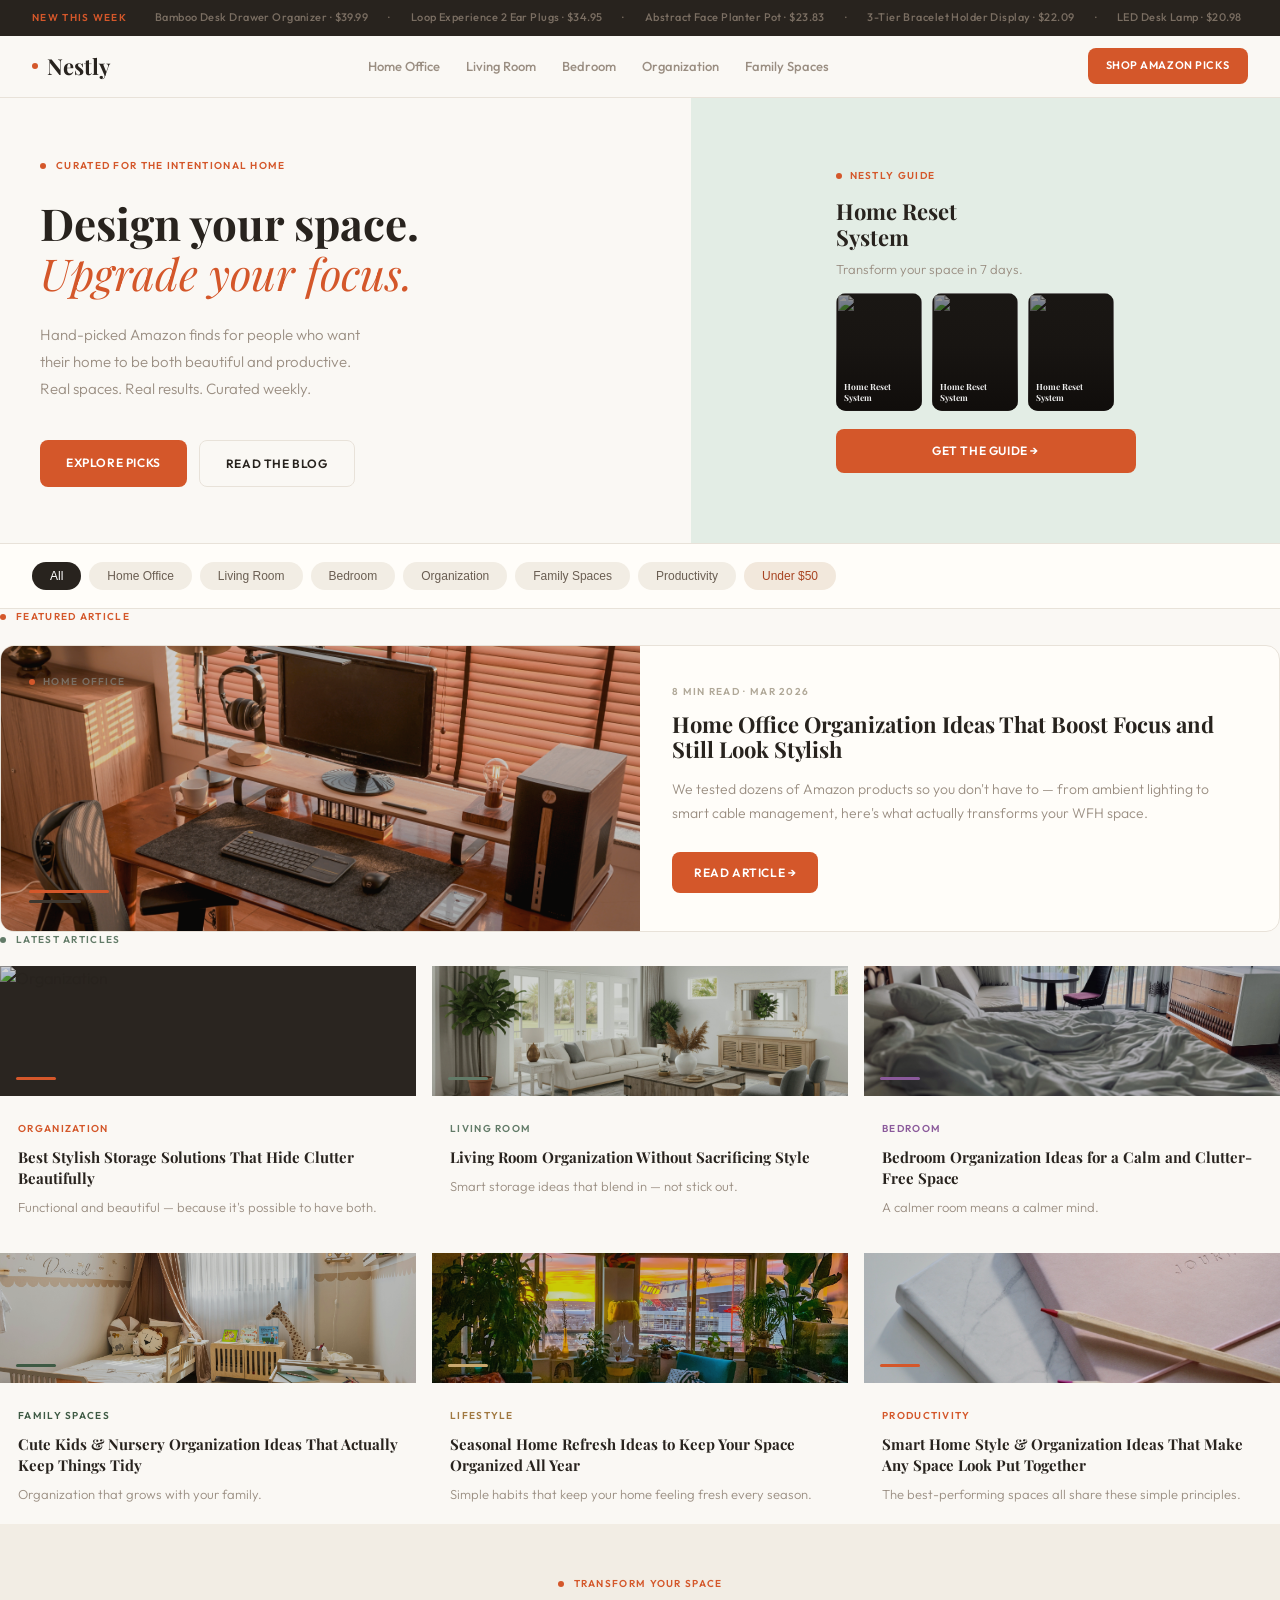
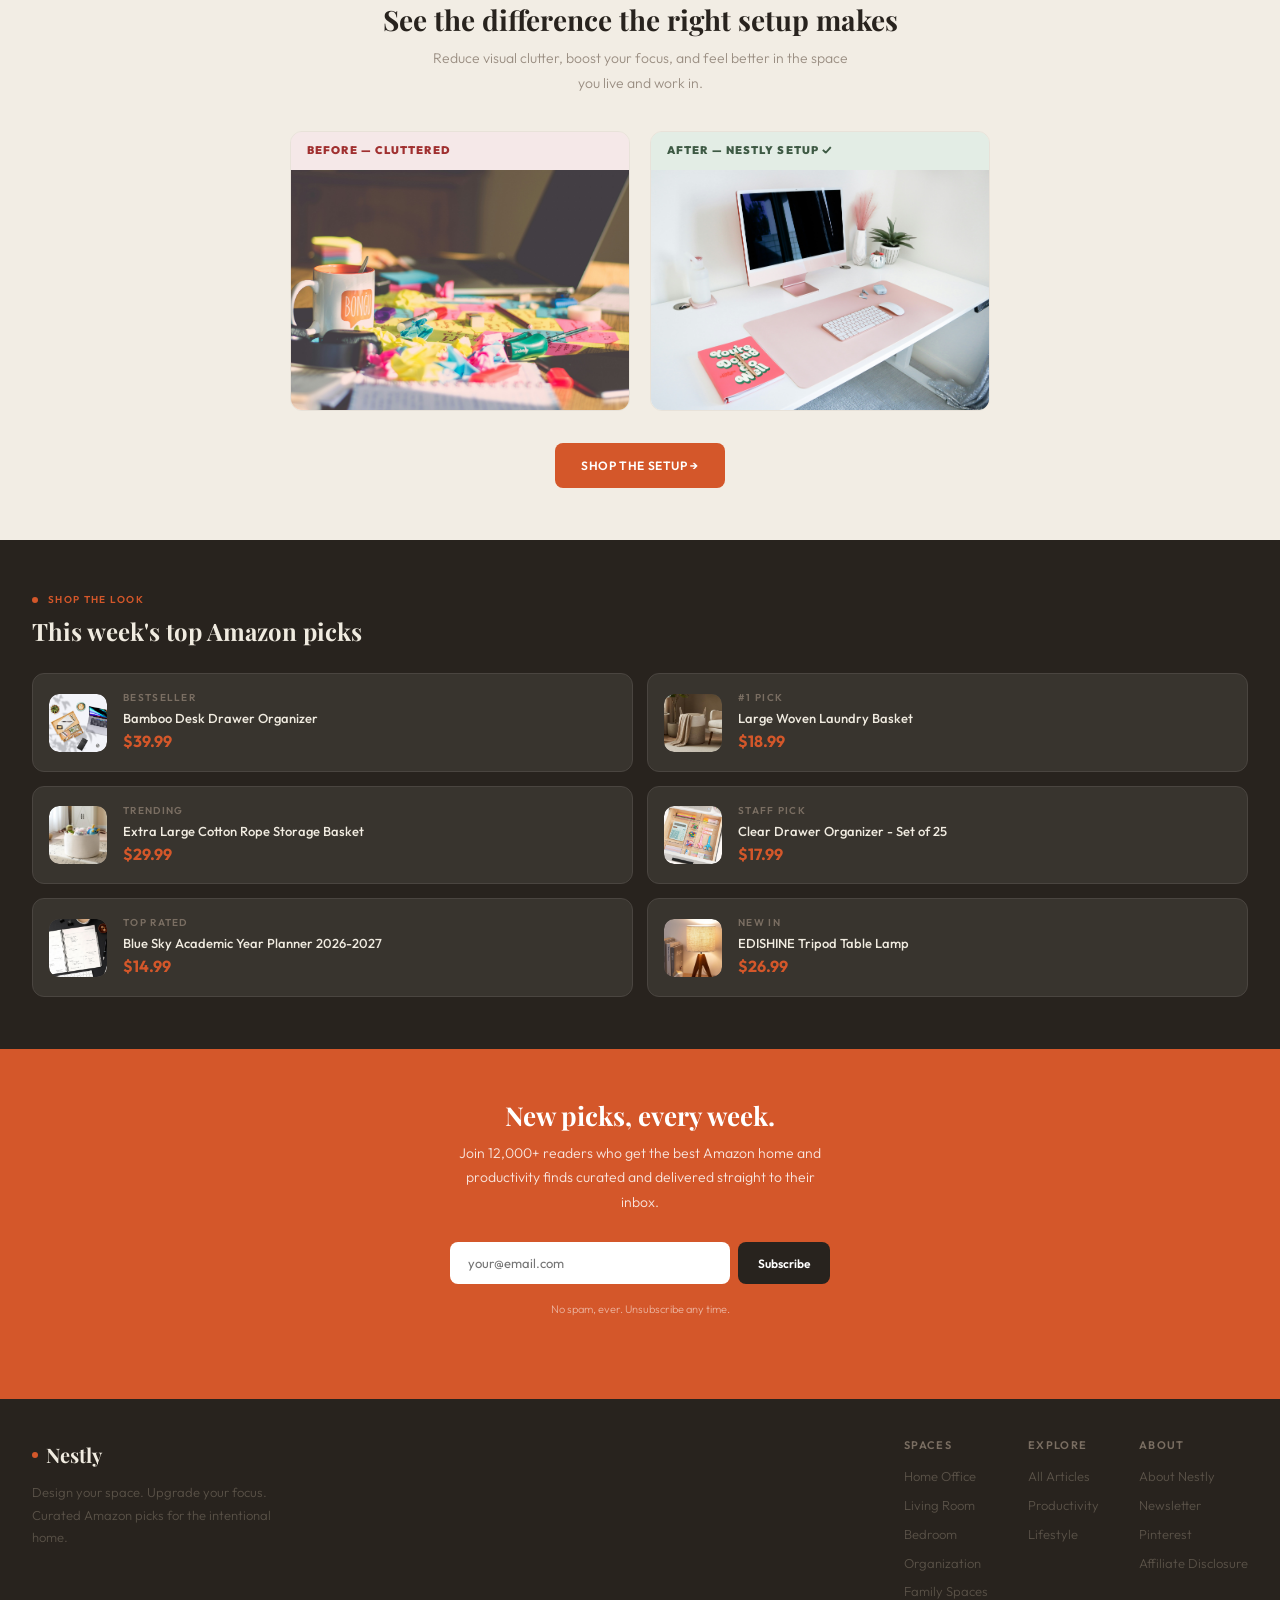
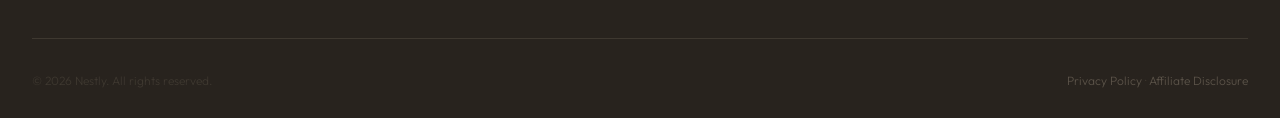
==== index.html @ 78745ccb "Update index.html" ====
<!DOCTYPE html>
<html lang="en">
<head>
  <meta charset="UTF-8" />
  <meta name="viewport" content="width=device-width, initial-scale=1.0" />
  <meta name="p:domain_verify" content="3bceae1b32bd66ee27a015005ab46e75"/>
  <title>Nestly — Design Your Space. Upgrade Your Focus.</title>
  <meta name="description" content="Hand-picked Amazon finds for decor lovers and productivity seekers. Curated home office, living room, bedroom and organization picks that make your space beautiful and your mind clear." />
  <link rel="preconnect" href="https://fonts.googleapis.com" />
  <link rel="preconnect" href="https://fonts.gstatic.com" crossorigin />
  <link href="https://fonts.googleapis.com/css2?family=Playfair+Display:ital,wght@0,700;1,400&family=Outfit:wght@300;400;500;600&display=swap" rel="stylesheet" />
  <link rel="stylesheet" href="style.css" />
  <style>
    .pill { border-radius:20px; padding:7px 18px; font-size:12px; font-weight:500; display:inline-block; cursor:pointer; transition:all 0.2s; border:none; }
    .pill:hover { opacity:0.85; }
    .hero { display:grid; grid-template-columns:54% 46%; min-height:420px; }
    .hero-left { padding:60px 40px 56px; display:flex; flex-direction:column; justify-content:center; }
    .hero-eyebrow { display:flex; align-items:center; gap:10px; margin-bottom:24px; }
    .hero h1 { font-size:44px; color:var(--dark); margin-bottom:22px; }
    .hero h1 em { font-style:italic; font-weight:400; color:var(--coral); }
    .hero p { font-size:15px; line-height:1.8; color:var(--muted); max-width:340px; margin-bottom:38px; }
    .hero-ctas { display:flex; gap:12px; flex-wrap:wrap; }
    .hero-right { background:var(--sage-light); display:flex; align-items:center; justify-content:center; padding:40px 32px; position:relative; min-height:300px; }
.pdf-showcase { display:flex; flex-direction:column; gap:14px; width:100%; max-width:300px; }
.pdf-eyebrow { display:flex; align-items:center; gap:8px; }
.pdf-title { font-family:'Playfair Display',serif; font-size:22px; color:var(--dark); font-weight:700; line-height:1.2; }
.pdf-subtitle { font-size:13px; color:var(--muted); margin-top:-6px; }
.pdf-slides { display:flex; gap:10px; padding-bottom:4px; }
.pdf-slide { position:relative; flex-shrink:0; width:86px; height:118px; border-radius:10px; overflow:hidden; cursor:pointer; background:#1a1714; transition:transform 0.22s, box-shadow 0.22s; }
.pdf-slide:hover { transform:scale(1.06); box-shadow:0 10px 28px rgba(0,0,0,0.35); }
.pdf-slide img { position:absolute; inset:0; width:100%; height:100%; object-fit:cover; opacity:0.55; }
.pdf-slide-overlay { position:absolute; inset:0; display:flex; align-items:flex-end; padding:8px; background:linear-gradient(to top, rgba(15,12,10,0.9) 0%, rgba(15,12,10,0.2) 55%, transparent 100%); }
.pdf-slide-overlay span { font-family:'Playfair Display',serif; font-size:8.5px; color:rgba(255,255,255,0.92); line-height:1.3; font-weight:700; letter-spacing:0.01em; }
.pdf-gumroad-btn { width:100%; text-align:center; padding:12px; font-size:12px; }
.lightbox { display:none; position:fixed; inset:0; background:rgba(40,35,30,0.9); z-index:999; align-items:center; justify-content:center; cursor:pointer; }
.lightbox.active { display:flex; }
.lightbox img { max-width:88vw; max-height:84vh; border-radius:14px; box-shadow:0 28px 72px rgba(0,0,0,0.55); animation:lbIn 0.25s ease both; }
@keyframes lbIn { from{opacity:0;transform:scale(0.86)} to{opacity:1;transform:scale(1)} }
.lightbox-close { position:absolute; top:22px; right:26px; color:rgba(255,255,255,0.7); font-size:28px; cursor:pointer; font-weight:300; line-height:1; }
.lightbox-close:hover { color:white; }
    .categories { padding:18px 32px; background:var(--white); border-top:1px solid var(--border); border-bottom:1px solid var(--border); display:flex; gap:8px; flex-wrap:wrap; align-items:center; }
    .featured-card { border-radius:14px; overflow:hidden; border:1px solid var(--border); display:grid; grid-template-columns:1fr 1fr; background:var(--white); }
    .featured-img { background:var(--dark); min-height:260px; display:flex; flex-direction:column; justify-content:space-between; padding:28px; overflow:hidden; }
    .featured-img img { position:absolute; inset:0; width:100%; height:100%; object-fit:cover; opacity:0.6; }
    .featured-content { padding:38px 32px; display:flex; flex-direction:column; justify-content:center; }
    .featured-content h2 { font-size:22px; color:var(--dark); margin-bottom:14px; margin-top:12px; }
    .featured-content p { font-size:14px; line-height:1.75; color:var(--muted); margin-bottom:26px; }
    .article-grid { display:grid; grid-template-columns:repeat(3,1fr); gap:16px; }
    .article-card { cursor:pointer; }
    .article-thumb { height:130px; display:flex; align-items:flex-end; padding:16px; overflow:hidden; }
    .article-thumb img { position:absolute; inset:0; width:100%; height:100%; object-fit:cover; }
    .article-body-card { padding:18px; }
    .article-body-card h3 { font-size:15px; line-height:1.4; color:var(--dark); margin-bottom:8px; margin-top:8px; }
    .article-body-card p { font-size:13px; color:var(--muted); line-height:1.65; }
    .ba-section { background:var(--cream-dark); padding:52px 32px; }
    .ba-grid { display:grid; grid-template-columns:1fr 1fr; gap:20px; max-width:700px; margin:0 auto; }
    .ba-card { border-radius:12px; overflow:hidden; border:1px solid var(--border); }
    .products-section { background:var(--dark); padding:52px 32px; }
    .products-grid { display:grid; grid-template-columns:repeat(2,1fr); gap:14px; }
    .product-card-home { background:#38342E; border-radius:12px; padding:16px; display:flex; gap:16px; align-items:center; border:1px solid #4A4540; transition:border-color 0.2s; cursor:pointer; }
    .product-card-home:hover { border-color:var(--coral); }
    .product-thumb-home { width:58px; height:58px; background:#4A4540; border-radius:10px; flex-shrink:0; display:flex; align-items:center; justify-content:center; overflow:hidden; }
    .product-thumb-home img { width:100%; height:100%; object-fit:cover; border-radius:10px; }
    @keyframes fadeUp { from{opacity:0;transform:translateY(18px)} to{opacity:1;transform:translateY(0)} }
    .fade-up { animation:fadeUp 0.55s ease both; }
    .delay-1 { animation-delay:0.1s; }
    .delay-2 { animation-delay:0.2s; }
    .delay-3 { animation-delay:0.3s; }
    @media(max-width:768px){
      .hero{grid-template-columns:1fr}
      .hero h1{font-size:32px}
      .featured-card{grid-template-columns:1fr}
      .article-grid{grid-template-columns:1fr 1fr}
      .products-grid{grid-template-columns:1fr}
      .ba-grid{grid-template-columns:1fr}
    }
    @media(max-width:480px){
      .article-grid{grid-template-columns:1fr}
      .hero-left{padding:40px 20px}
    }
  </style>
</head>
<body>

  <!-- TICKER -->
  <div class="ticker">
    <span class="tag" style="color:var(--coral);flex-shrink:0;">New this week</span>
    <div class="ticker-items">
      <span>Bamboo Desk Drawer Organizer · $39.99</span><span>·</span>
      <span>Loop Experience 2 Ear Plugs · $34.95</span><span>·</span>
      <span>Abstract Face Planter Pot · $23.83</span><span>·</span>
      <span>3-Tier Bracelet Holder Display · $22.09</span><span>·</span>
      <span>LED Desk Lamp · $20.98</span>
    </div>
  </div>

  <!-- NAV -->
  <nav>
    <a href="index.html" class="nav-logo"><div class="dot"></div>Nestly</a>
    <div class="nav-links">
      <a href="home-office.html">Home Office</a>
      <a href="living-room.html">Living Room</a>
      <a href="bedroom.html">Bedroom</a>
      <a href="organization.html">Organization</a>
      <a href="family-spaces.html">Family Spaces</a>
    </div>
    <a href="#picks" class="btn btn-primary" style="padding:9px 18px;font-size:11px;">Shop Amazon Picks</a>
  </nav>

  <!-- HERO -->
  <section class="hero">
    <div class="hero-left">
      <div class="hero-eyebrow fade-up">
        <div class="dot"></div>
        <span class="tag" style="color:var(--coral);">Curated for the intentional home</span>
      </div>
      <h1 class="fade-up delay-1">Design your space.<br><em>Upgrade your focus.</em></h1>
      <p class="fade-up delay-2">Hand-picked Amazon finds for people who want their home to be both beautiful and productive. Real spaces. Real results. Curated weekly.</p>
      <div class="hero-ctas fade-up delay-3">
        <a href="home-office.html" class="btn btn-primary">Explore Picks</a>
        <a href="#articles" class="btn btn-outline">Read the Blog</a>
      </div>
    </div>
  <div class="hero-right">
  <div class="pdf-showcase fade-up delay-2">
    <div class="pdf-eyebrow">
      <div class="dot"></div>
      <span class="tag" style="color:var(--coral);">Nestly Guide</span>
    </div>
    <div class="pdf-title">Home Reset<br>System</div>
    <div class="pdf-subtitle">Transform your space in 7 days.</div>

    <div class="pdf-slides">

      <!-- IMAGE 1 : renomme ton fichier pdf-preview-1.jpg et mets-le dans images/ -->
      <div class="pdf-slide" onclick="openLightbox('images/pdf-preview-1.jpg')">
        <img src="images/pdf-preview-1.jpg" alt="">
        <div class="pdf-slide-overlay"><span>Home Reset<br>System</span></div>
      </div>

      <!-- IMAGE 2 : renomme ton fichier pdf-preview-2.jpg et mets-le dans images/ -->
      <div class="pdf-slide" onclick="openLightbox('images/pdf-preview-2.jpg')">
        <img src="images/pdf-preview-2.jpg" alt="">
        <div class="pdf-slide-overlay"><span>Home Reset<br>System</span></div>
      </div>

      <!-- IMAGE 3 : renomme ton fichier pdf-preview-3.jpg et mets-le dans images/ -->
      <div class="pdf-slide" onclick="openLightbox('images/pdf-preview-3.jpg')">
        <img src="images/pdf-preview-3.jpg" alt="">
        <div class="pdf-slide-overlay"><span>Home Reset<br>System</span></div>
      </div>

      <!-- SLOT 4 LIBRE — décommente quand tu veux ajouter une 4e image
      <div class="pdf-slide" onclick="openLightbox('images/pdf-preview-4.jpg')">
        <img src="images/pdf-preview-4.jpg" alt="">
        <div class="pdf-slide-overlay"><span>Home Reset<br>System</span></div>
      </div>
      -->

    </div>

    <a href="https://nestlyy.gumroad.com/l/wrxcdn" target="_blank" rel="noopener" class="btn btn-primary pdf-gumroad-btn">
      Get the Guide →
    </a>
  </div>
</div>
  </section>
  <!-- CATEGORIES -->
  <div class="categories">
    <a href="index.html"><button class="pill" style="background:var(--dark);color:white;">All</button></a>
    <a href="home-office.html"><button class="pill" style="background:var(--cream-dark);color:#6A5E52;">Home Office</button></a>
    <a href="living-room.html"><button class="pill" style="background:var(--cream-dark);color:#6A5E52;">Living Room</button></a>
    <a href="bedroom.html"><button class="pill" style="background:var(--cream-dark);color:#6A5E52;">Bedroom</button></a>
    <a href="organization.html"><button class="pill" style="background:var(--cream-dark);color:#6A5E52;">Organization</button></a>
    <a href="family-spaces.html"><button class="pill" style="background:var(--cream-dark);color:#6A5E52;">Family Spaces</button></a>
    <a href="productivity.html"><button class="pill" style="background:var(--cream-dark);color:#6A5E52;">Productivity</button></a>
    <a href="organization.html"><button class="pill" style="background:var(--coral-light);color:var(--coral-dark);">Under $50</button></a>
  </div>

  <!-- FEATURED ARTICLE -->
  <section class="section" id="articles">
    <div style="display:flex;align-items:center;gap:10px;margin-bottom:20px;">
      <div class="dot"></div>
      <span class="tag" style="color:var(--coral);">Featured Article</span>
    </div>
    <a href="home-office.html" class="featured-card" style="display:grid;">
      <div class="featured-img" style="position:relative;">
        <img src="images/desk-setup-wood.jpg" alt="Home Office desk setup" style="position:absolute;inset:0;width:100%;height:100%;object-fit:cover;opacity:0.8;">
        <div style="position:relative;z-index:1;display:flex;align-items:center;gap:8px;">
          <div class="dot" style="background:var(--coral);"></div>
          <span class="tag" style="color:#7A6E62;">Home Office</span>
        </div>
        <div style="position:relative;z-index:1;display:flex;flex-direction:column;gap:7px;">
          <div style="width:80px;height:3px;background:var(--coral);border-radius:2px;"></div>
          <div style="width:52px;height:3px;background:#3E3830;border-radius:2px;"></div>
        </div>
      </div>
      <div class="featured-content">
        <span class="tag" style="color:var(--muted-light);">8 min read · Mar 2026</span>
        <h2>Home Office Organization Ideas That Boost Focus and Still Look Stylish</h2>
        <p>We tested dozens of Amazon products so you don't have to — from ambient lighting to smart cable management, here's what actually transforms your WFH space.</p>
        <div><span class="btn btn-primary" style="padding:11px 22px;">Read Article →</span></div>
      </div>
    </a>
  </section>

  <!-- ARTICLE GRID -->
  <section class="section" style="padding-top:0;">
    <div style="display:flex;align-items:center;gap:10px;margin-bottom:18px;">
      <div class="dot" style="background:var(--sage);"></div>
      <span class="tag" style="color:var(--sage);">Latest Articles</span>
    </div>
    <div class="article-grid">

      <a href="organization.html" class="card article-card">
        <div class="article-thumb" style="background:#2A2520;position:relative;">
          <img src="images/shelf-organization-neutral.jpg" alt="Organization" style="position:absolute;inset:0;width:100%;height:100%;object-fit:cover;opacity:0.8;">
          <div style="width:40px;height:3px;background:var(--coral);border-radius:2px;position:relative;z-index:1;"></div>
        </div>
        <div class="article-body-card">
          <span class="tag" style="color:var(--coral);">Organization</span>
          <h3>Best Stylish Storage Solutions That Hide Clutter Beautifully</h3>
          <p>Functional and beautiful — because it's possible to have both.</p>
        </div>
      </a>

      <a href="living-room.html" class="card article-card">
        <div class="article-thumb" style="background:#1C2418;position:relative;">
          <img src="images/living-room-cozy-neutral.jpg" alt="Living Room" style="position:absolute;inset:0;width:100%;height:100%;object-fit:cover;opacity:0.8;">
          <div style="width:40px;height:3px;background:var(--sage);border-radius:2px;position:relative;z-index:1;"></div>
        </div>
        <div class="article-body-card">
          <span class="tag" style="color:var(--sage);">Living Room</span>
          <h3>Living Room Organization Without Sacrificing Style</h3>
          <p>Smart storage ideas that blend in — not stick out.</p>
        </div>
      </a>

      <a href="bedroom.html" class="card article-card">
        <div class="article-thumb" style="background:#201A2A;position:relative;">
         <img src="images/bedroom-minimal-neutral-calm.jpg" alt="Bedroom" style="position:absolute;inset:0;width:100%;height:100%;object-fit:cover;opacity:0.8;">

          <div style="width:40px;height:3px;background:var(--purple);border-radius:2px;position:relative;z-index:1;"></div>
        </div>
        <div class="article-body-card">
          <span class="tag" style="color:var(--purple);">Bedroom</span>
          <h3>Bedroom Organization Ideas for a Calm and Clutter-Free Space</h3>
          <p>A calmer room means a calmer mind.</p>
        </div>
      </a>

      <a href="family-spaces.html" class="card article-card">
        <div class="article-thumb" style="background:#1A2218;position:relative;">
          <img src="images/nursery-neutral-beige.jpg" alt="Family Spaces" style="position:absolute;inset:0;width:100%;height:100%;object-fit:cover;opacity:0.8;">
          <div style="width:40px;height:3px;background:var(--sage-dark);border-radius:2px;position:relative;z-index:1;"></div>
        </div>
        <div class="article-body-card">
          <span class="tag" style="color:var(--sage-dark);">Family Spaces</span>
          <h3>Cute Kids & Nursery Organization Ideas That Actually Keep Things Tidy</h3>
          <p>Organization that grows with your family.</p>
        </div>
      </a>

      <a href="lifestyle.html" class="card article-card">
        <div class="article-thumb" style="background:#22201A;position:relative;">
          <img src="images/bright-living-room-summer-light.jpg" alt="Lifestyle" style="position:absolute;inset:0;width:100%;height:100%;object-fit:cover;opacity:0.8;">
          <div style="width:40px;height:3px;background:#C9A96E;border-radius:2px;position:relative;z-index:1;"></div>
        </div>
        <div class="article-body-card">
          <span class="tag" style="color:#A07840;">Lifestyle</span>
          <h3>Seasonal Home Refresh Ideas to Keep Your Space Organized All Year</h3>
          <p>Simple habits that keep your home feeling fresh every season.</p>
        </div>
      </a>

      <a href="productivity.html" class="card article-card">
        <div class="article-thumb" style="background:#281E1E;position:relative;">
          <img src="images/desk-planner-notebook-aesthetic.jpg" alt="Productivity" style="position:absolute;inset:0;width:100%;height:100%;object-fit:cover;opacity:0.8;">
          <div style="width:40px;height:3px;background:var(--coral);border-radius:2px;position:relative;z-index:1;"></div>
        </div>
        <div class="article-body-card">
          <span class="tag" style="color:var(--coral);">Productivity</span>
          <h3>Smart Home Style & Organization Ideas That Make Any Space Look Put Together</h3>
          <p>The best-performing spaces all share these simple principles.</p>
        </div>
      </a>

    </div>
  </section>

  <!-- BEFORE / AFTER -->
  <section class="ba-section">
    <div style="display:flex;align-items:center;gap:10px;justify-content:center;margin-bottom:12px;">
      <div class="dot"></div>
      <span class="tag" style="color:var(--coral);">Transform Your Space</span>
    </div>
    <h2 style="text-align:center;font-size:28px;color:var(--dark);margin-bottom:10px;">See the difference the right setup makes</h2>
    <p style="text-align:center;font-size:14px;color:var(--muted);margin-bottom:36px;max-width:420px;margin-left:auto;margin-right:auto;line-height:1.75;">Reduce visual clutter, boost your focus, and feel better in the space you live and work in.</p>
    <div class="ba-grid">
      <div class="ba-card">
        <div style="padding:10px 16px;background:#F5E8E8;font-size:11px;font-weight:900;letter-spacing:0.1em;text-transform:uppercase;color:#A03030;">Before — Cluttered</div>
        <div style="height:240px;background:#F5F2EC;position:relative;overflow:hidden;">
          <img src="images/cluttered-desk1.jpg" alt="Before" style="width:100%;height:100%;object-fit:cover;display:block;position:absolute;inset:0;">
          <div style="display:flex;flex-direction:column;gap:5px;transform:rotate(-3deg);">
          </div>
        </div>
      </div>
      <div class="ba-card">
        <div style="padding:10px 16px;background:var(--sage-light);font-size:11px;font-weight:900;letter-spacing:0.1em;text-transform:uppercase;color:var(--sage-dark);">After — Nestly Setup ✓</div>
        <div style="height:240px;background:#F5F2EC;position:relative;overflow:hidden;">
          <img src="images/clean-desk-minimal.jpg" alt="After" style="width:100%;height:100%;object-fit:cover;display:block;position:absolute;inset:0;">
          <div style="display:flex;gap:10px;align-items:flex-end;">
          </div>
        </div>
      </div>
    </div>
    <div style="text-align:center;margin-top:32px;">
      <a href="home-office.html" class="btn btn-primary">Shop the Setup →</a>
    </div>
  </section>

  <!-- SHOP THE LOOK -->
  <section class="products-section" id="picks">
    <div style="display:flex;align-items:center;gap:10px;margin-bottom:10px;">
      <div class="dot"></div>
      <span class="tag" style="color:var(--coral);">Shop the Look</span>
    </div>
    <h2 style="font-family:'Playfair Display',serif;font-size:24px;color:#F0EBE0;margin-bottom:28px;font-weight:700;">This week's top Amazon picks</h2>
    <div class="products-grid">

      <a href="https://amzn.to/3PIgzDj" target="_blank" rel="nofollow sponsored" class="product-card-home">
        <div class="product-thumb-home">
          <img src="images/bamboo-desk-organizer.jpg" alt="Bamboo Organizer">
          <div style="width:28px;height:28px;background:var(--coral);border-radius:5px;opacity:0.8;"></div>
        </div>
        <div>
          <div class="tag" style="color:#7A6E62;">Bestseller</div>
          <div style="font-size:13px;color:#F0EBE0;font-weight:500;margin:4px 0 2px;line-height:1.3;">Bamboo Desk Drawer Organizer</div>
          <div style="font-size:16px;color:var(--coral);font-weight:700;font-family:'Outfit',sans-serif;">$39.99</div>
        </div>
      </a>

      <a href="https://amzn.to/4sMdAbp" target="_blank" rel="nofollow sponsored" class="product-card-home">
        <div class="product-thumb-home">
          <img src="images/Large-Woven-Laundry-Basket.jpg" alt="LED Lamp">
          <div style="width:28px;height:28px;background:var(--sage);border-radius:5px;opacity:0.8;"></div>
        </div>
        <div>
          <div class="tag" style="color:#7A6E62;">#1 Pick</div>
          <div style="font-size:13px;color:#F0EBE0;font-weight:500;margin:4px 0 2px;line-height:1.3;">Large Woven Laundry Basket</div>
          <div style="font-size:16px;color:var(--coral);font-weight:700;font-family:'Outfit',sans-serif;">$18.99</div>
        </div>
      </a>

      <a href="https://amzn.to/3PQ9gJE" target="_blank" rel="nofollow sponsored" class="product-card-home">
        <div class="product-thumb-home">
          <img src="images/rope-toy-basket.jpg" alt="Storage Basket">
          <div style="width:28px;height:28px;background:#C9A96E;border-radius:5px;opacity:0.8;"></div>
        </div>
        <div>
          <div class="tag" style="color:#7A6E62;">Trending</div>
          <div style="font-size:13px;color:#F0EBE0;font-weight:500;margin:4px 0 2px;line-height:1.3;">Extra Large Cotton Rope Storage Basket</div>
          <div style="font-size:16px;color:var(--coral);font-weight:700;font-family:'Outfit',sans-serif;">$29.99</div>
        </div>
      </a>

      <a href="https://amzn.to/4sPqbdU" target="_blank" rel="nofollow sponsored" class="product-card-home">
        <div class="product-thumb-home">
          <img src="images/acrylic-drawer-organizer.jpg" alt="Planner">
          <div style="width:28px;height:28px;background:var(--purple);border-radius:5px;opacity:0.8;"></div>
        </div>
        <div>
          <div class="tag" style="color:#7A6E62;">Staff Pick</div>
          <div style="font-size:13px;color:#F0EBE0;font-weight:500;margin:4px 0 2px;line-height:1.3;">Clear Drawer Organizer - Set of 25</div>
          <div style="font-size:16px;color:var(--coral);font-weight:700;font-family:'Outfit',sans-serif;">$17.99</div>
        </div>
      </a>

      <a href="https://amzn.to/4mbzQJo" target="_blank" rel="nofollow sponsored" class="product-card-home">
        <div class="product-thumb-home">
          <img src="images/weekly-planner.jpg" alt="Rope Basket">
          <div style="width:28px;height:28px;background:#7AB5A0;border-radius:5px;opacity:0.8;"></div>
        </div>
        <div>
          <div class="tag" style="color:#7A6E62;">Top Rated</div>
          <div style="font-size:13px;color:#F0EBE0;font-weight:500;margin:4px 0 2px;line-height:1.3;">Blue Sky Academic Year Planner 2026-2027</div>
          <div style="font-size:16px;color:var(--coral);font-weight:700;font-family:'Outfit',sans-serif;">$14.99</div>
        </div>
      </a>

      <a href="https://amzn.to/41QgJLn" target="_blank" rel="nofollow sponsored" class="product-card-home">
        <div class="product-thumb-home">
          <img src="images/bedside-lamp.jpg" alt="Acrylic Organizer">
        </div>
        <div>
          <div class="tag" style="color:#7A6E62;">New In</div>
          <div style="font-size:13px;color:#F0EBE0;font-weight:500;margin:4px 0 2px;line-height:1.3;">EDISHINE Tripod Table Lamp</div>
          <div style="font-size:16px;color:var(--coral);font-weight:700;font-family:'Outfit',sans-serif;">$26.99</div>
        </div>
      </a>

    </div>
  </section>

  <!-- NEWSLETTER -->
  <section class="newsletter">
    <h2>New picks, every week.</h2>
    <p>Join 12,000+ readers who get the best Amazon home and productivity finds curated and delivered straight to their inbox.</p>
    <div class="newsletter-form">
      <input type="email" placeholder="your@email.com" />
      <button type="button">Subscribe</button>
    </div>
    <p style="font-size:11px;color:rgba(255,255,255,0.55);margin-top:16px;">No spam, ever. Unsubscribe any time.</p>
  </section>

  <!-- FOOTER -->
  <footer>
    <div class="footer-top">
      <div>
        <div class="footer-logo"><div class="dot" style="background:var(--coral);"></div>Nestly</div>
        <p style="font-size:13px;color:#5A5248;margin-top:10px;max-width:240px;line-height:1.7;">Design your space. Upgrade your focus. Curated Amazon picks for the intentional home.</p>
      </div>
      <div class="footer-links">
        <div class="footer-col">
          <h4>Spaces</h4>
          <a href="home-office.html">Home Office</a>
          <a href="living-room.html">Living Room</a>
          <a href="bedroom.html">Bedroom</a>
          <a href="organization.html">Organization</a>
          <a href="family-spaces.html">Family Spaces</a>
        </div>
        <div class="footer-col">
          <h4>Explore</h4>
          <a href="index.html">All Articles</a>
          <a href="productivity.html">Productivity</a>
          <a href="lifestyle.html">Lifestyle</a>
        </div>
        <div class="footer-col">
          <h4>About</h4>
          <a href="#">About Nestly</a>
          <a href="#">Newsletter</a>
          <a href="#">Pinterest</a>
          <a href="affiliate-disclosure.html">Affiliate Disclosure</a>
        </div>
      </div>
    </div>
    <div class="footer-bottom">
      <p>© 2026 Nestly. All rights reserved.</p>
      <p><a href="#">Privacy Policy</a> · <a href="affiliate-disclosure.html">Affiliate Disclosure</a></p>
    </div>
  </footer>
<!-- LIGHTBOX -->
<div class="lightbox" id="lightbox" onclick="closeLightbox()">
  <span class="lightbox-close" onclick="closeLightbox(event)">✕</span>
  <img id="lightbox-img" src="" alt="" onclick="event.stopPropagation()">
</div>

<script>
  function openLightbox(src) {
    document.getElementById('lightbox-img').src = src;
    document.getElementById('lightbox').classList.add('active');
    document.body.style.overflow = 'hidden';
  }
  function closeLightbox(e) {
    if (e) e.stopPropagation();
    document.getElementById('lightbox').classList.remove('active');
    document.getElementById('lightbox-img').src = '';
    document.body.style.overflow = '';
  }
  document.addEventListener('keydown', function(e) {
    if (e.key === 'Escape') closeLightbox();
  });
</script>
</body>
</html>
---- style.css ----
*, *::before, *::after { box-sizing: border-box; margin: 0; padding: 0; }

:root {
  --cream: #FAF8F4;
  --cream-dark: #F2EDE4;
  --coral: #D4572A;
  --coral-light: #F2E8DC;
  --coral-dark: #A84422;
  --sage: #627B68;
  --sage-light: #E3EDE5;
  --sage-dark: #3E5A44;
  --dark: #28231E;
  --dark-mid: #4A4540;
  --muted: #9A8E82;
  --muted-light: #B0A898;
  --border: #E8E2D9;
  --white: #FFFDF9;
  --purple: #8B5A9B;
  --purple-light: #EDE3F0;
}

html { scroll-behavior: smooth; }

body {
  font-family: 'Outfit', system-ui, sans-serif;
  font-weight: 300;
  background: var(--cream);
  color: var(--dark);
  line-height: 1.6;
}

h1, h2, h3, h4 {
  font-family: 'Playfair Display', Georgia, serif;
  font-weight: 700;
  line-height: 1.15;
}

a { text-decoration: none; color: inherit; }
img { max-width: 100%; display: block; object-fit: cover; }

.tag {
  font-size: 10px;
  font-weight: 600;
  letter-spacing: 0.13em;
  text-transform: uppercase;
}

.btn {
  padding: 13px 26px;
  border-radius: 8px;
  font-size: 12px;
  font-weight: 600;
  letter-spacing: 0.05em;
  text-transform: uppercase;
  cursor: pointer;
  border: none;
  transition: all 0.2s;
  font-family: 'Outfit', sans-serif;
  display: inline-block;
}

.btn:hover { transform: translateY(-1px); opacity: 0.9; }
.btn-primary { background: var(--coral); color: white; }
.btn-outline { background: transparent; color: var(--dark); border: 1.5px solid var(--border); }

.dot {
  width: 6px;
  height: 6px;
  border-radius: 50%;
  background: var(--coral);
  display: inline-block;
  flex-shrink: 0;
}

/* ─── TICKER ─── */
.ticker {
  background: var(--dark);
  padding: 9px 32px;
  display: flex;
  gap: 28px;
  align-items: center;
  overflow: hidden;
}
.ticker-items {
  display: flex;
  gap: 20px;
  font-size: 11px;
  color: #7A6E62;
  font-weight: 500;
  letter-spacing: 0.04em;
}

/* ─── NAV ─── */
nav {
  background: var(--cream);
  border-bottom: 1px solid var(--border);
  padding: 0 32px;
  display: flex;
  align-items: center;
  justify-content: space-between;
  height: 62px;
  position: sticky;
  top: 0;
  z-index: 100;
}

.nav-logo {
  display: flex;
  align-items: center;
  gap: 9px;
  font-family: 'Playfair Display', Georgia, serif;
  font-size: 22px;
  font-weight: 700;
  color: var(--dark);
}

.nav-links {
  display: flex;
  gap: 26px;
  font-size: 13px;
  color: var(--muted);
  font-weight: 500;
}

.nav-links a:hover { color: var(--dark); }
.nav-links a.active { color: var(--coral); }

/* ─── ARTICLE HEADER ─── */
.article-header {
  background: var(--dark);
  padding: 64px 32px 56px;
  position: relative;
}

.article-header-inner {
  max-width: 760px;
  margin: 0 auto;
}

.article-header h1 {
  font-size: 40px;
  color: #F0EBE0;
  margin: 16px 0 20px;
  line-height: 1.08;
}

.article-header p {
  font-size: 16px;
  color: #7A6E62;
  line-height: 1.8;
  max-width: 560px;
}

.article-meta {
  display: flex;
  align-items: center;
  gap: 16px;
  margin-top: 28px;
  font-size: 12px;
  color: #5A5248;
}

/* ─── ARTICLE BODY ─── */
.article-body {
  max-width: 760px;
  margin: 0 auto;
  padding: 52px 32px;
}

.article-body h2 {
  font-size: 26px;
  color: var(--dark);
  margin: 44px 0 16px;
}

.article-body p {
  font-size: 15px;
  line-height: 1.85;
  color: #6A5E52;
  margin-bottom: 18px;
}

.article-body .intro {
  font-size: 17px;
  line-height: 1.8;
  color: var(--muted);
  margin-bottom: 36px;
  padding-bottom: 36px;
  border-bottom: 1px solid var(--border);
}

/* ─── HERO IMAGE PLACEHOLDER ─── */
.article-img-hero {
  width: 100%;
  height: 380px;
  background: var(--cream-dark);
  border-radius: 14px;
  display: flex;
  flex-direction: column;
  align-items: center;
  justify-content: center;
  gap: 12px;
  margin-bottom: 44px;
  border: 2px dashed var(--border);
  overflow: hidden;
}

.article-img-hero img {
  width: 100%;
  height: 100%;
  object-fit: cover;
  border-radius: 14px;
}

.img-placeholder-label {
  font-size: 12px;
  color: var(--muted-light);
  font-weight: 500;
  letter-spacing: 0.06em;
  text-transform: uppercase;
}

/* ─── PRODUCT CARDS ─── */
.products-title {
  display: flex;
  align-items: center;
  gap: 10px;
  margin: 48px 0 24px;
}

.product-grid {
  display: grid;
  grid-template-columns: repeat(2, 1fr);
  gap: 16px;
  margin-bottom: 48px;
}

.product-card-article {
  background: var(--white);
  border: 1px solid var(--border);
  border-radius: 12px;
  overflow: hidden;
  transition: transform 0.2s, box-shadow 0.2s;
}

.product-card-article:hover {
  transform: translateY(-3px);
  box-shadow: 0 10px 28px rgba(40,35,30,0.08);
}

.product-img {
  width: 100%;
  height: 180px;
  background: var(--cream-dark);
  display: flex;
  align-items: center;
  justify-content: center;
  border-bottom: 1px solid var(--border);
  overflow: hidden;
}

.product-img img {
  width: 100%;
  height: 100%;
  object-fit: cover;
}

.product-details {
  padding: 18px;
}

.product-details h3 {
  font-size: 16px;
  color: var(--dark);
  margin: 8px 0 8px;
  line-height: 1.3;
}

.product-details p {
  font-size: 13px;
  color: var(--muted);
  line-height: 1.6;
  margin-bottom: 14px;
}

.product-footer {
  display: flex;
  align-items: center;
  justify-content: space-between;
  margin-top: 14px;
}

.product-price-tag {
  font-size: 20px;
  font-weight: 700;
  color: var(--coral);
  font-family: 'Outfit', sans-serif;
}

.product-rating {
  font-size: 11px;
  color: var(--muted-light);
}

.amazon-btn {
  display: block;
  background: var(--coral);
  color: white;
  text-align: center;
  padding: 11px;
  font-size: 11px;
  font-weight: 600;
  letter-spacing: 0.06em;
  text-transform: uppercase;
  transition: opacity 0.2s;
  font-family: 'Outfit', sans-serif;
}

.amazon-btn:hover { opacity: 0.88; }

/* ─── TIP BOX ─── */
.tip-box {
  background: var(--coral-light);
  border-left: 3px solid var(--coral);
  border-radius: 0 10px 10px 0;
  padding: 20px 24px;
  margin: 32px 0;
}

.tip-box p {
  color: var(--coral-dark);
  margin: 0;
  font-size: 14px;
  line-height: 1.7;
}

/* ─── BACK LINK ─── */
.back-link {
  display: inline-flex;
  align-items: center;
  gap: 8px;
  font-size: 12px;
  font-weight: 500;
  color: var(--muted);
  margin-bottom: 24px;
  letter-spacing: 0.04em;
  transition: color 0.2s;
}

.back-link:hover { color: var(--coral); }

/* ─── MORE ARTICLES ─── */
.more-articles {
  background: var(--cream-dark);
  padding: 52px 32px;
}

.more-grid {
  max-width: 760px;
  margin: 24px auto 0;
  display: grid;
  grid-template-columns: repeat(3, 1fr);
  gap: 14px;
}

.more-card {
  background: var(--white);
  border: 1px solid var(--border);
  border-radius: 12px;
  overflow: hidden;
  transition: transform 0.2s;
}

.more-card:hover { transform: translateY(-3px); }

.more-card-thumb {
  height: 100px;
  display: flex;
  align-items: flex-end;
  padding: 12px;
}

.more-card-body { padding: 14px; }
.more-card-body h4 { font-size: 13px; color: var(--dark); line-height: 1.4; margin-top: 6px; }

/* ─── NEWSLETTER ─── */
.newsletter {
  background: var(--coral);
  padding: 52px 32px;
  text-align: center;
}

.newsletter h2 { font-size: 26px; color: white; margin-bottom: 10px; }
.newsletter p {
  font-size: 14px;
  color: rgba(255,255,255,0.85);
  margin: 0 auto 28px;
  line-height: 1.75;
  max-width: 380px;
}

.newsletter-form {
  display: flex;
  gap: 8px;
  max-width: 380px;
  margin: 0 auto;
}

.newsletter-form input {
  flex: 1;
  min-width: 0;
  padding: 13px 18px;
  border-radius: 8px;
  border: none;
  font-size: 13px;
  font-family: 'Outfit', sans-serif;
  outline: none;
}

.newsletter-form button {
  background: var(--dark);
  color: white;
  border: none;
  padding: 13px 20px;
  border-radius: 8px;
  font-size: 12px;
  font-weight: 600;
  cursor: pointer;
  font-family: 'Outfit', sans-serif;
  white-space: nowrap;
  flex-shrink: 0;
}

/* ─── FOOTER ─── */
footer {
  background: var(--dark);
  padding: 40px 32px 28px;
}

.footer-top {
  display: flex;
  justify-content: space-between;
  align-items: flex-start;
  margin-bottom: 32px;
  padding-bottom: 28px;
  border-bottom: 1px solid #3E3830;
}

.footer-logo {
  font-family: 'Playfair Display', Georgia, serif;
  font-size: 20px;
  font-weight: 700;
  color: #F0EBE0;
  display: flex;
  align-items: center;
  gap: 8px;
}

.footer-links { display: flex; gap: 40px; }

.footer-col h4 {
  font-family: 'Outfit', sans-serif;
  font-size: 11px;
  font-weight: 600;
  letter-spacing: 0.12em;
  text-transform: uppercase;
  color: #7A6E62;
  margin-bottom: 14px;
}

.footer-col a {
  display: block;
  font-size: 13px;
  color: #5A5248;
  margin-bottom: 8px;
  transition: color 0.2s;
}

.footer-col a:hover { color: #F0EBE0; }

.footer-bottom {
  display: flex;
  justify-content: space-between;
  align-items: center;
}

.footer-bottom p { font-size: 12px; color: #3E3830; }
.footer-bottom a { color: #5A5248; }
.footer-bottom a:hover { color: #F0EBE0; }

/* ─── RESPONSIVE ─── */
@media (max-width: 768px) {
  .product-grid { grid-template-columns: 1fr; }
  .more-grid { grid-template-columns: 1fr 1fr; }
  .article-header h1 { font-size: 28px; }
  .footer-links { gap: 20px; flex-wrap: wrap; }
  .footer-top { flex-direction: column; gap: 24px; }
  nav { padding: 0 16px; }
  .nav-links { gap: 14px; font-size: 12px; }
  .article-body { padding: 36px 20px; }
}

@media (max-width: 480px) {
  .more-grid { grid-template-columns: 1fr; }
  .article-img-hero { height: 220px; }
}
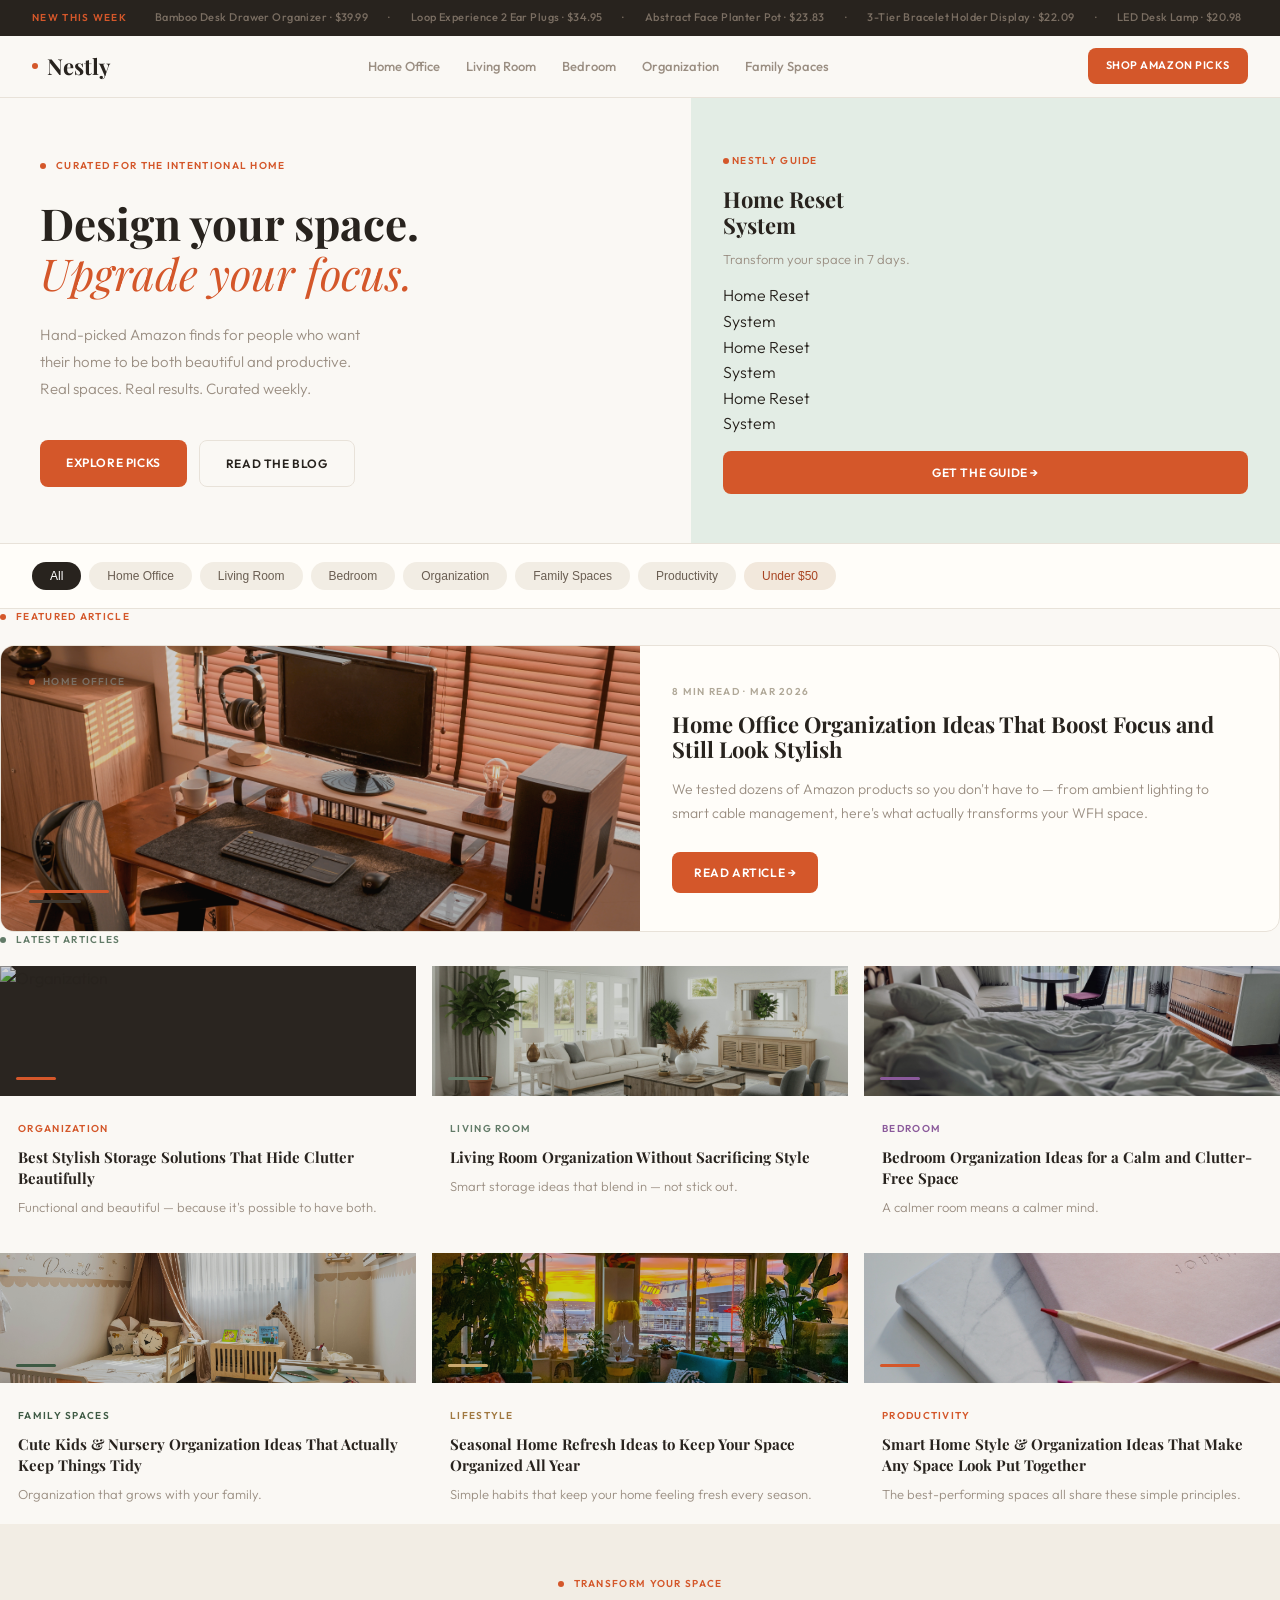
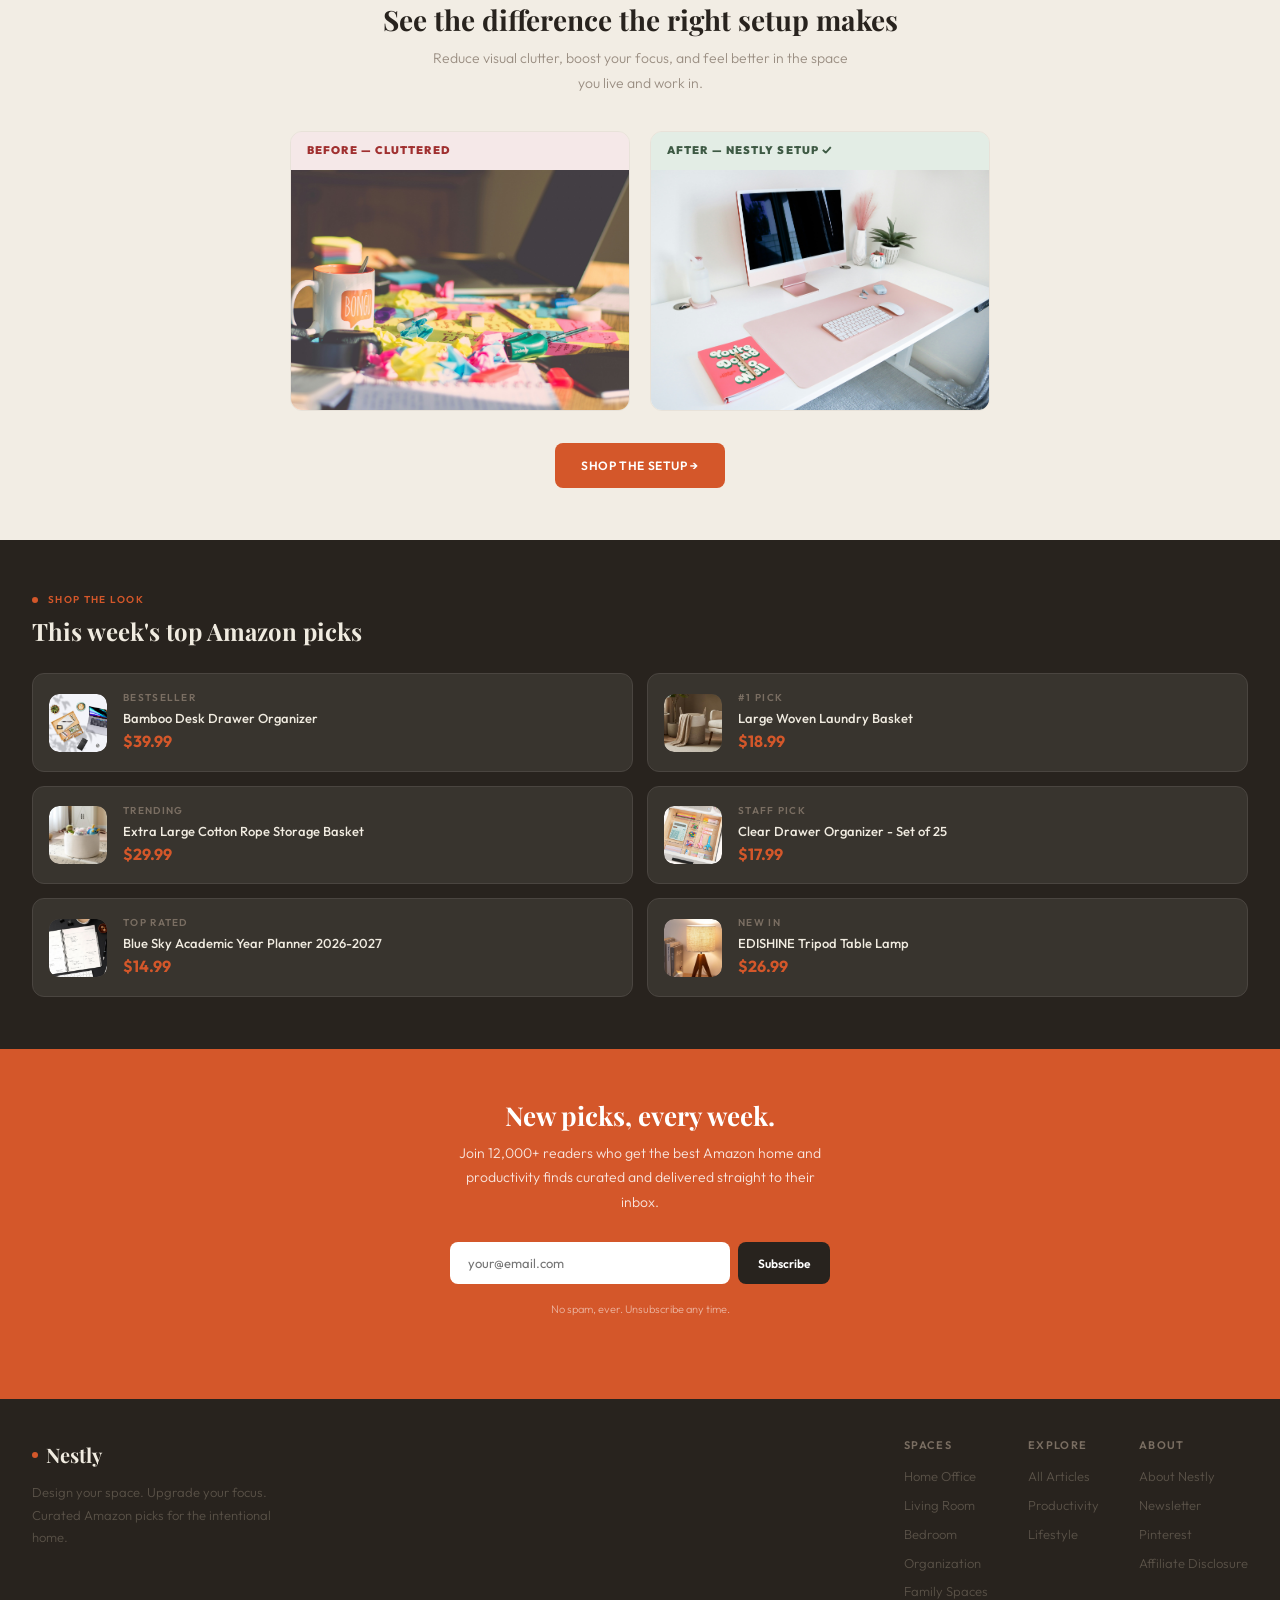
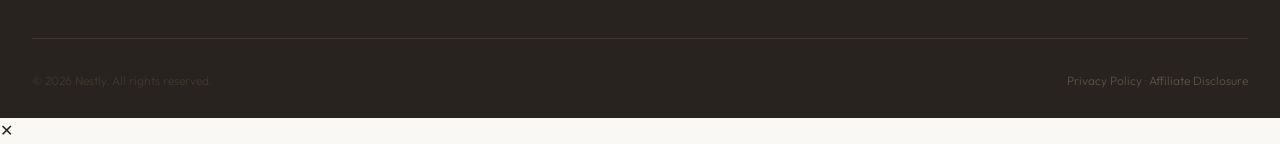
==== commit f4b59fcd: "Update index.html" ====
--- a/index.html
+++ b/index.html
@@ -21,23 +21,12 @@
     .hero p { font-size:15px; line-height:1.8; color:var(--muted); max-width:340px; margin-bottom:38px; }
     .hero-ctas { display:flex; gap:12px; flex-wrap:wrap; }
     .hero-right { background:var(--sage-light); display:flex; align-items:center; justify-content:center; padding:40px 32px; position:relative; min-height:300px; }
-.pdf-showcase { display:flex; flex-direction:column; gap:14px; width:100%; max-width:300px; }
-.pdf-eyebrow { display:flex; align-items:center; gap:8px; }
+.pdf-showcase { display:flex; flex-direction:column; gap:14px; width:100%; }
 .pdf-title { font-family:'Playfair Display',serif; font-size:22px; color:var(--dark); font-weight:700; line-height:1.2; }
-.pdf-subtitle { font-size:13px; color:var(--muted); margin-top:-6px; }
-.pdf-slides { display:flex; gap:10px; padding-bottom:4px; }
-.pdf-slide { position:relative; flex-shrink:0; width:86px; height:118px; border-radius:10px; overflow:hidden; cursor:pointer; background:#1a1714; transition:transform 0.22s, box-shadow 0.22s; }
-.pdf-slide:hover { transform:scale(1.06); box-shadow:0 10px 28px rgba(0,0,0,0.35); }
-.pdf-slide img { position:absolute; inset:0; width:100%; height:100%; object-fit:cover; opacity:0.55; }
-.pdf-slide-overlay { position:absolute; inset:0; display:flex; align-items:flex-end; padding:8px; background:linear-gradient(to top, rgba(15,12,10,0.9) 0%, rgba(15,12,10,0.2) 55%, transparent 100%); }
-.pdf-slide-overlay span { font-family:'Playfair Display',serif; font-size:8.5px; color:rgba(255,255,255,0.92); line-height:1.3; font-weight:700; letter-spacing:0.01em; }
+.pdf-subtitle { font-size:13px; color:var(--muted); margin-top:-4px; }
+.pdf-images { display:grid; grid-template-columns:1fr 1fr 1fr; gap:0; width:100%; border-radius:10px; overflow:hidden; }
+.pdf-images img { width:100%; height:140px; object-fit:cover; display:block; }
 .pdf-gumroad-btn { width:100%; text-align:center; padding:12px; font-size:12px; }
-.lightbox { display:none; position:fixed; inset:0; background:rgba(40,35,30,0.9); z-index:999; align-items:center; justify-content:center; cursor:pointer; }
-.lightbox.active { display:flex; }
-.lightbox img { max-width:88vw; max-height:84vh; border-radius:14px; box-shadow:0 28px 72px rgba(0,0,0,0.55); animation:lbIn 0.25s ease both; }
-@keyframes lbIn { from{opacity:0;transform:scale(0.86)} to{opacity:1;transform:scale(1)} }
-.lightbox-close { position:absolute; top:22px; right:26px; color:rgba(255,255,255,0.7); font-size:28px; cursor:pointer; font-weight:300; line-height:1; }
-.lightbox-close:hover { color:white; }
     .categories { padding:18px 32px; background:var(--white); border-top:1px solid var(--border); border-bottom:1px solid var(--border); display:flex; gap:8px; flex-wrap:wrap; align-items:center; }
     .featured-card { border-radius:14px; overflow:hidden; border:1px solid var(--border); display:grid; grid-template-columns:1fr 1fr; background:var(--white); }
     .featured-img { background:var(--dark); min-height:260px; display:flex; flex-direction:column; justify-content:space-between; padding:28px; overflow:hidden; }
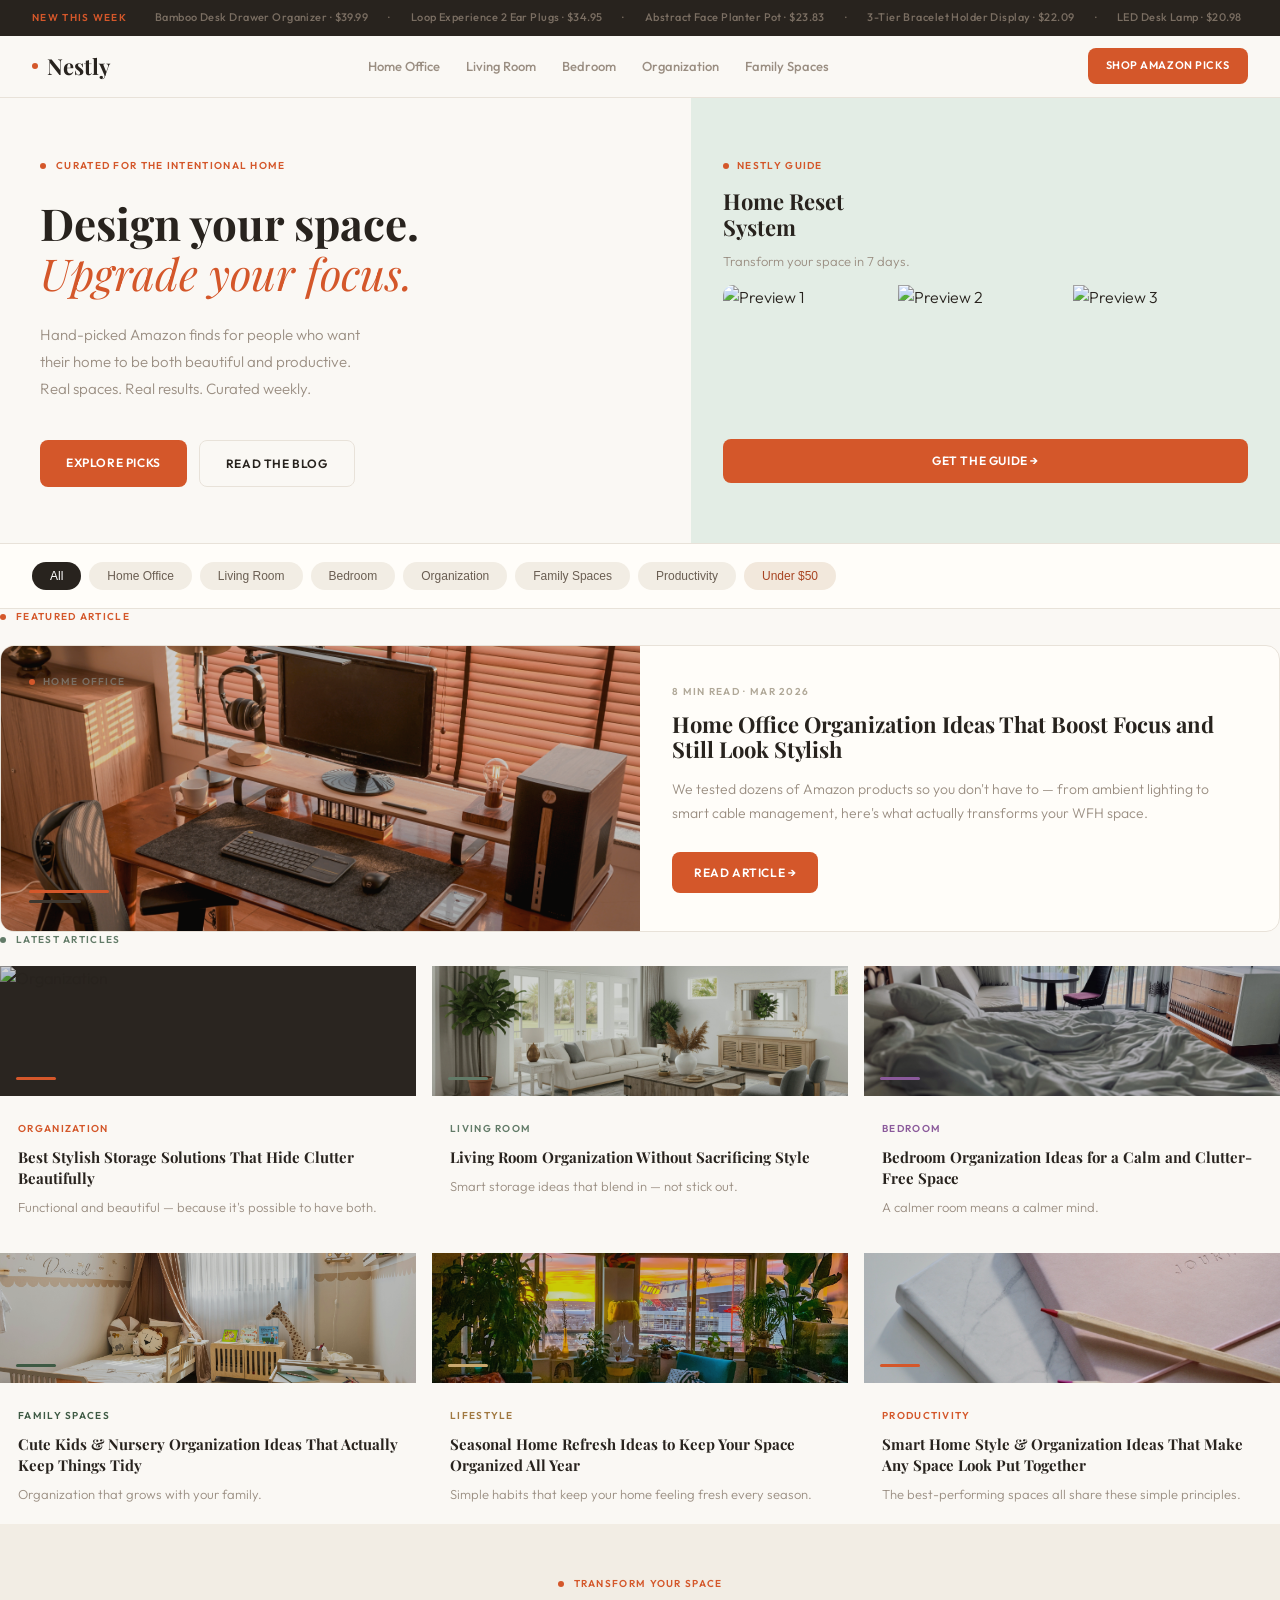
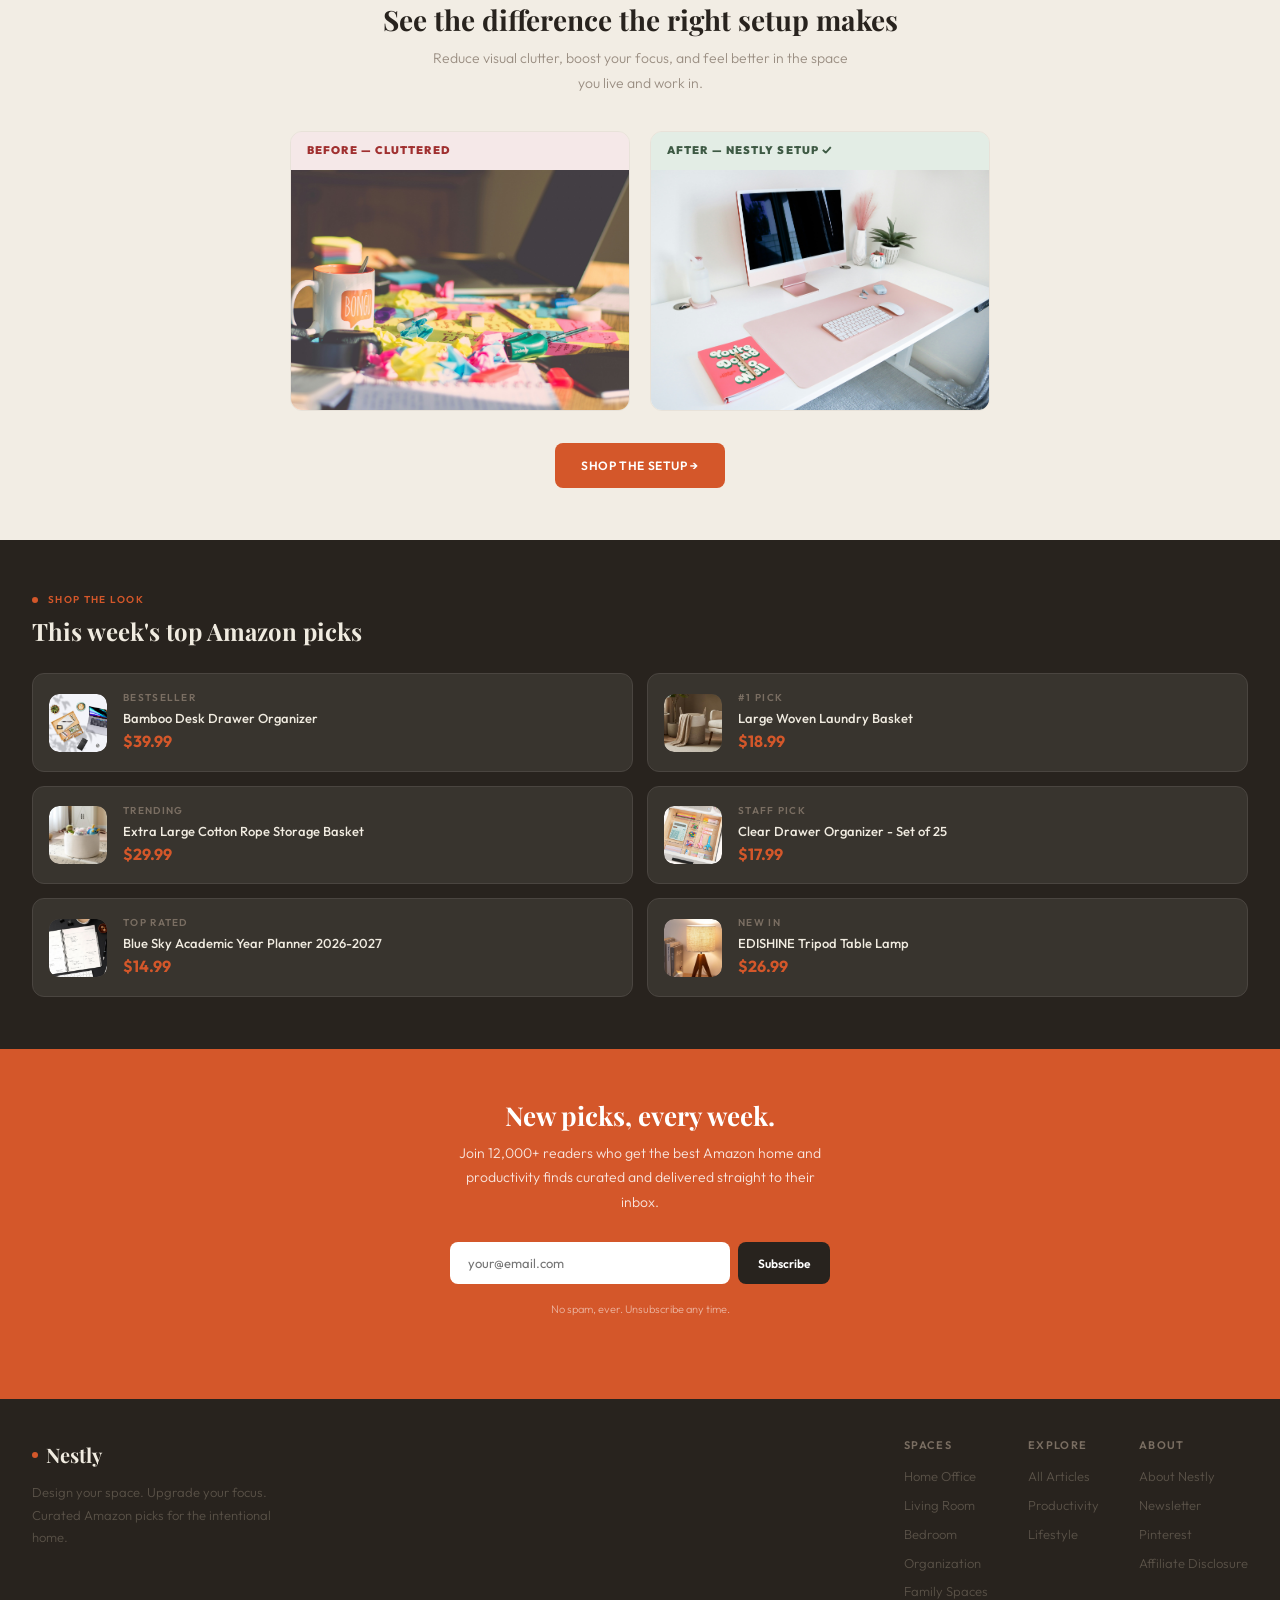
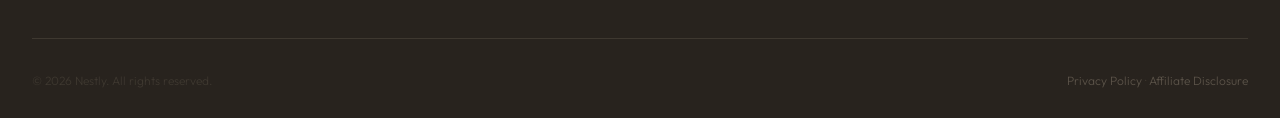
==== commit 5945181c: "Update index.html" ====
--- a/index.html
+++ b/index.html
@@ -110,47 +110,27 @@
         <a href="#articles" class="btn btn-outline">Read the Blog</a>
       </div>
     </div>
-  <div class="hero-right">
+ <div class="hero-right">
   <div class="pdf-showcase fade-up delay-2">
-    <div class="pdf-eyebrow">
+
+    <div style="display:flex;align-items:center;gap:8px;">
       <div class="dot"></div>
       <span class="tag" style="color:var(--coral);">Nestly Guide</span>
     </div>
+
     <div class="pdf-title">Home Reset<br>System</div>
     <div class="pdf-subtitle">Transform your space in 7 days.</div>
 
-    <div class="pdf-slides">
-
-      <!-- IMAGE 1 : renomme ton fichier pdf-preview-1.jpg et mets-le dans images/ -->
-      <div class="pdf-slide" onclick="openLightbox('images/pdf-preview-1.jpg')">
-        <img src="images/pdf-preview-1.jpg" alt="">
-        <div class="pdf-slide-overlay"><span>Home Reset<br>System</span></div>
-      </div>
-
-      <!-- IMAGE 2 : renomme ton fichier pdf-preview-2.jpg et mets-le dans images/ -->
-      <div class="pdf-slide" onclick="openLightbox('images/pdf-preview-2.jpg')">
-        <img src="images/pdf-preview-2.jpg" alt="">
-        <div class="pdf-slide-overlay"><span>Home Reset<br>System</span></div>
-      </div>
-
-      <!-- IMAGE 3 : renomme ton fichier pdf-preview-3.jpg et mets-le dans images/ -->
-      <div class="pdf-slide" onclick="openLightbox('images/pdf-preview-3.jpg')">
-        <img src="images/pdf-preview-3.jpg" alt="">
-        <div class="pdf-slide-overlay"><span>Home Reset<br>System</span></div>
-      </div>
-
-      <!-- SLOT 4 LIBRE — décommente quand tu veux ajouter une 4e image
-      <div class="pdf-slide" onclick="openLightbox('images/pdf-preview-4.jpg')">
-        <img src="images/pdf-preview-4.jpg" alt="">
-        <div class="pdf-slide-overlay"><span>Home Reset<br>System</span></div>
-      </div>
-      -->
-
+    <div class="pdf-images">
+      <img src="images/pdf-preview-1.jpg" alt="Preview 1">
+      <img src="images/pdf-preview-2.jpg" alt="Preview 2">
+      <img src="images/pdf-preview-3.jpg" alt="Preview 3">
     </div>
 
     <a href="https://nestlyy.gumroad.com/l/wrxcdn" target="_blank" rel="noopener" class="btn btn-primary pdf-gumroad-btn">
       Get the Guide →
     </a>
+
   </div>
 </div>
   </section>
@@ -438,27 +418,5 @@
       <p><a href="#">Privacy Policy</a> · <a href="affiliate-disclosure.html">Affiliate Disclosure</a></p>
     </div>
   </footer>
-<!-- LIGHTBOX -->
-<div class="lightbox" id="lightbox" onclick="closeLightbox()">
-  <span class="lightbox-close" onclick="closeLightbox(event)">✕</span>
-  <img id="lightbox-img" src="" alt="" onclick="event.stopPropagation()">
-</div>
-
-<script>
-  function openLightbox(src) {
-    document.getElementById('lightbox-img').src = src;
-    document.getElementById('lightbox').classList.add('active');
-    document.body.style.overflow = 'hidden';
-  }
-  function closeLightbox(e) {
-    if (e) e.stopPropagation();
-    document.getElementById('lightbox').classList.remove('active');
-    document.getElementById('lightbox-img').src = '';
-    document.body.style.overflow = '';
-  }
-  document.addEventListener('keydown', function(e) {
-    if (e.key === 'Escape') closeLightbox();
-  });
-</script>
 </body>
 </html>
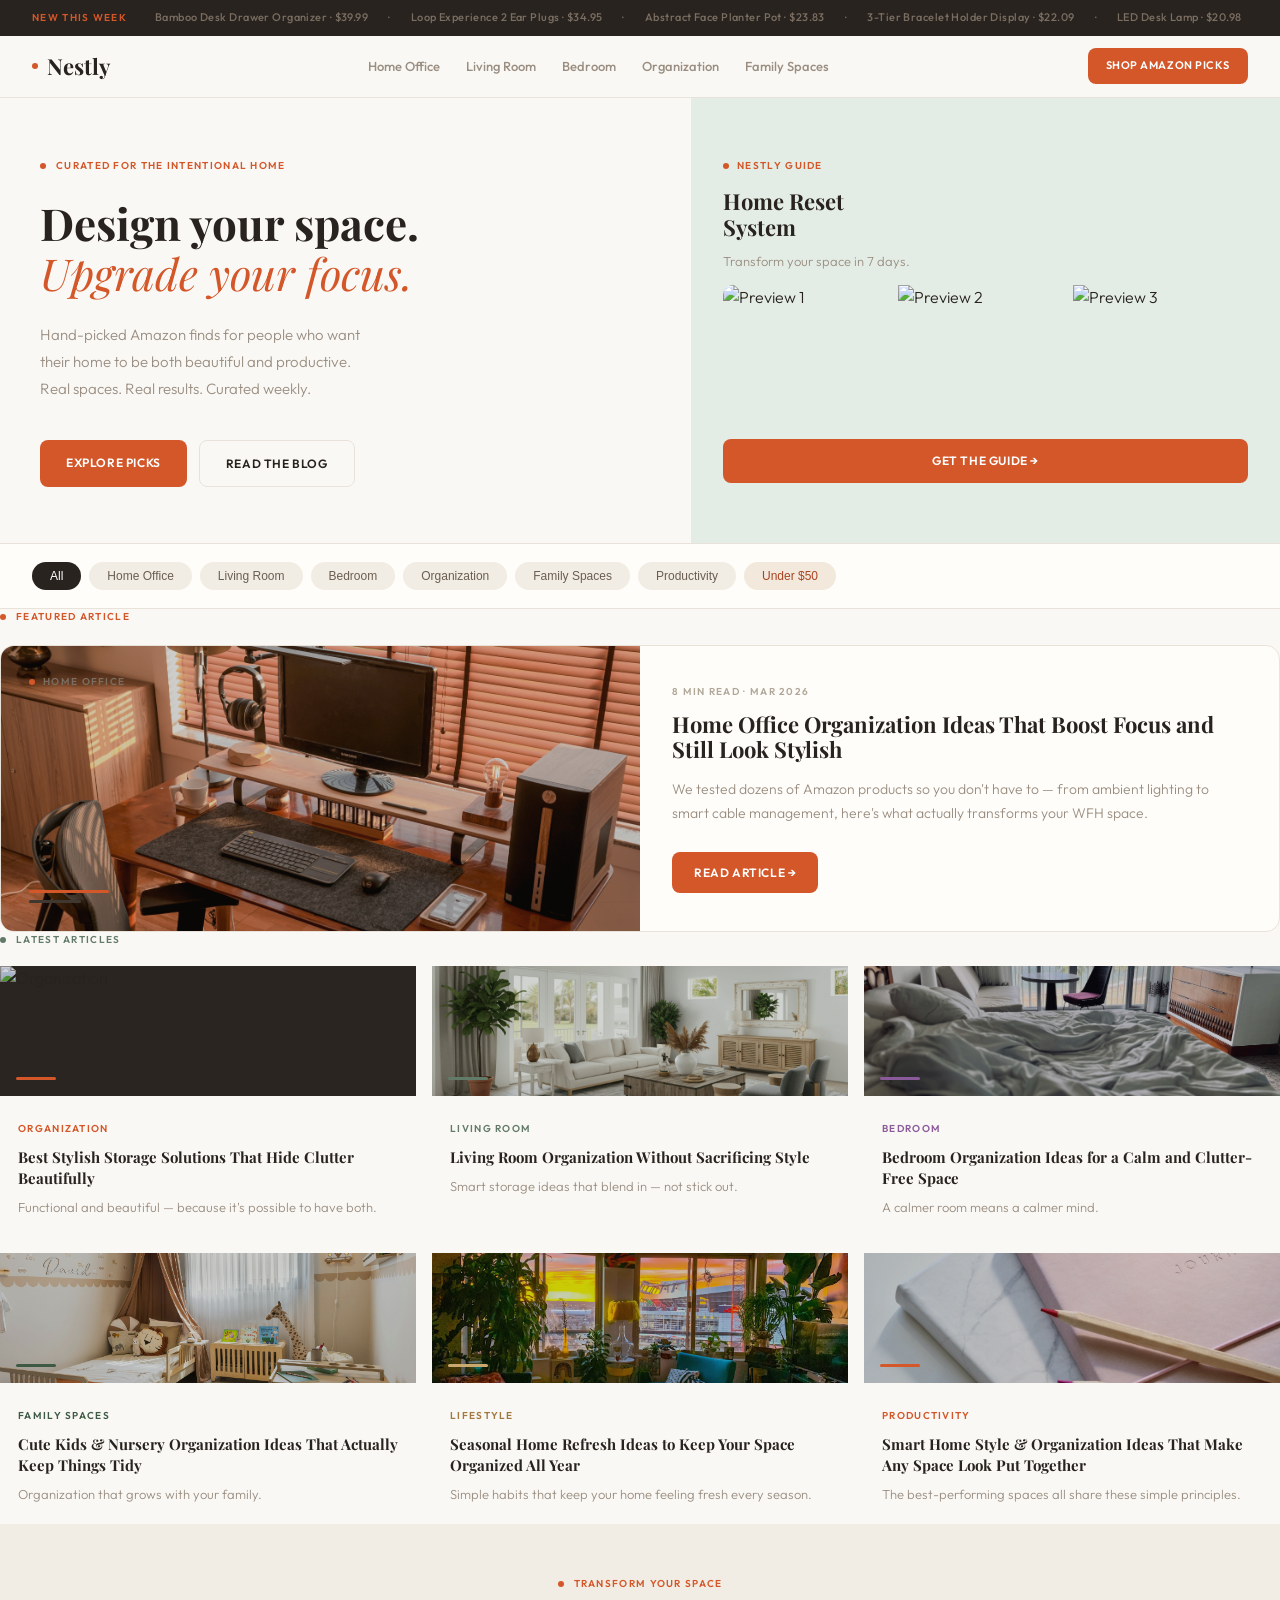
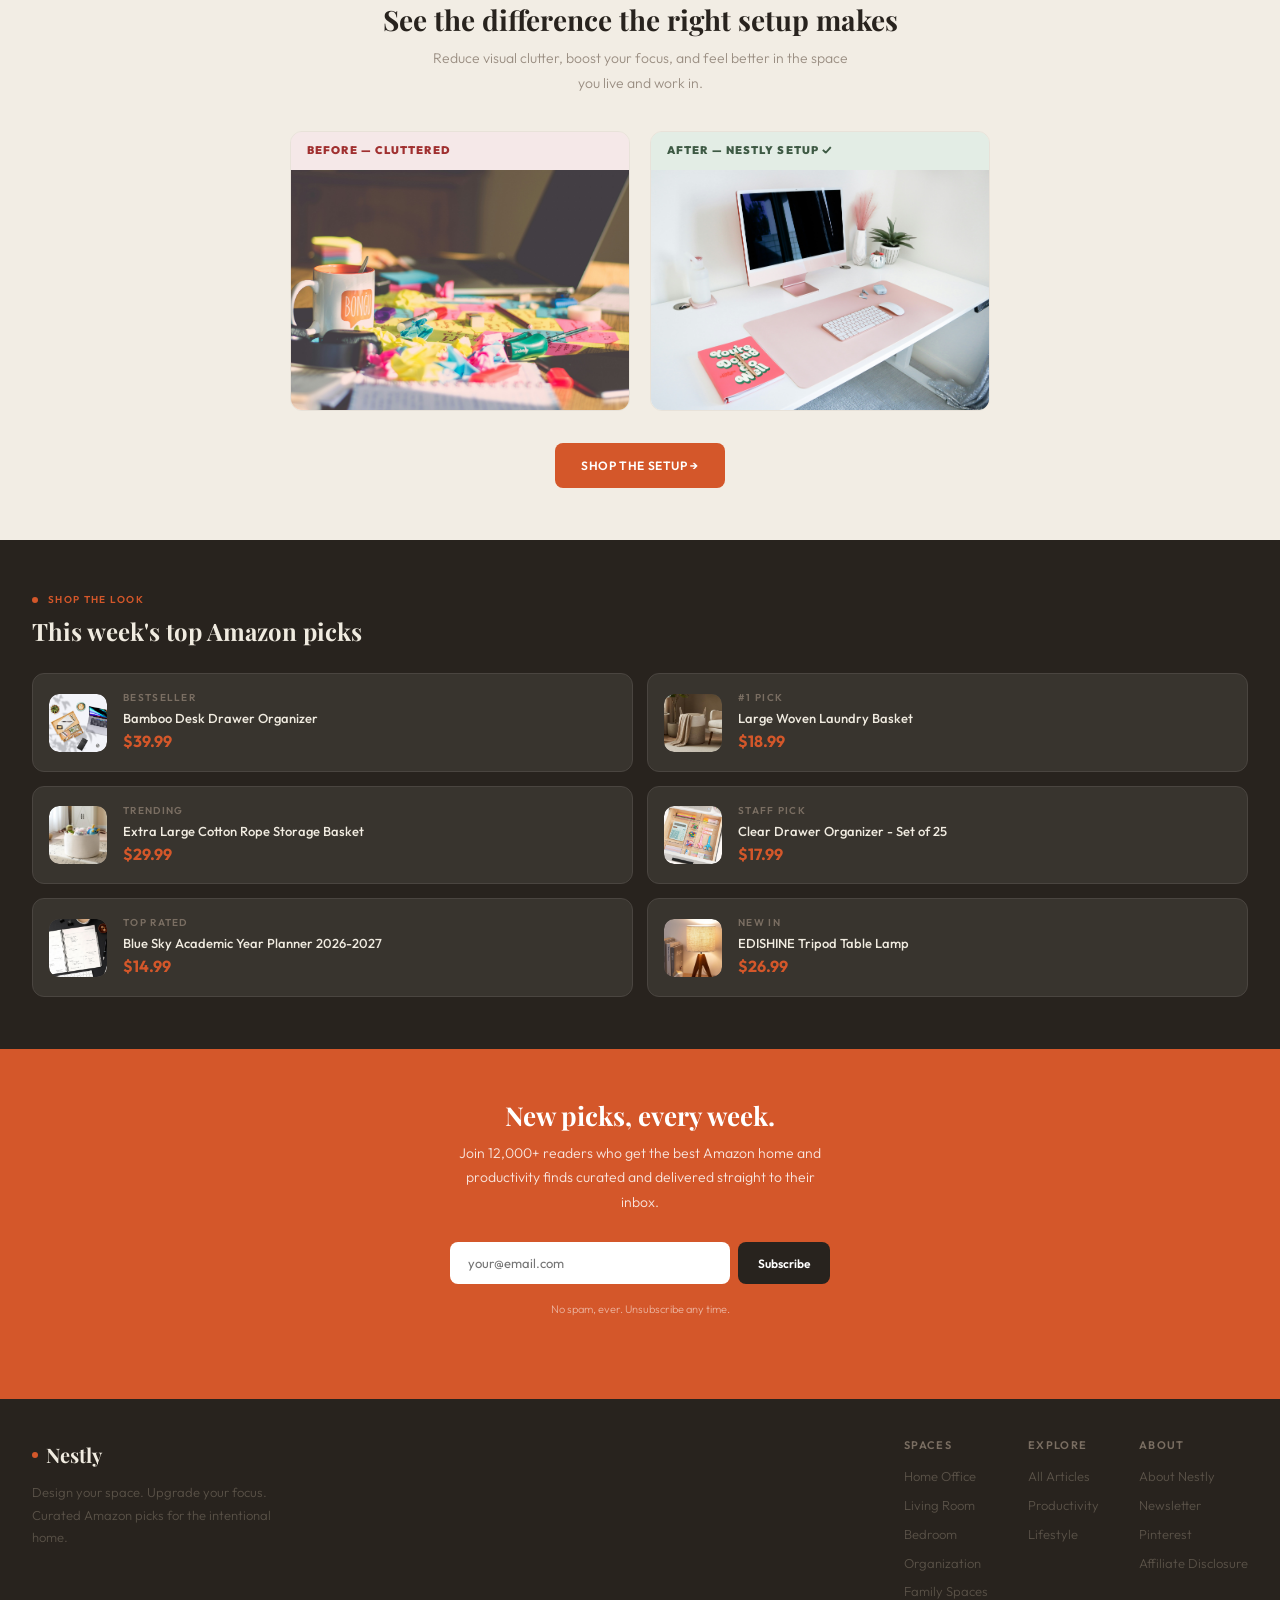
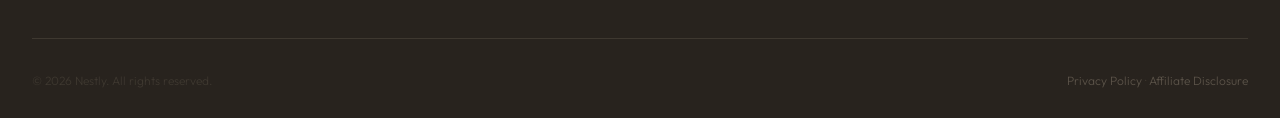
==== commit be1409ec: "Update index.html" ====
--- a/index.html
+++ b/index.html
@@ -122,9 +122,9 @@
     <div class="pdf-subtitle">Transform your space in 7 days.</div>
 
     <div class="pdf-images">
-      <img src="images/pdf-preview-1.jpg" alt="Preview 1">
-      <img src="images/pdf-preview-2.jpg" alt="Preview 2">
-      <img src="images/pdf-preview-3.jpg" alt="Preview 3">
+      <img src="https://images.unsplash.com/photo-1593642632559-0c6d3fc62b89?w=400&h=140&fit=crop" alt="Preview 1">
+      <img src="https://images.unsplash.com/photo-1616594039964-ae9021a400a0?w=400&h=140&fit=crop" alt="Preview 2">
+      <img src="https://images.unsplash.com/photo-1558618666-fcd25c85cd64?w=400&h=140&fit=crop" alt="Preview 3">
     </div>
 
     <a href="https://nestlyy.gumroad.com/l/wrxcdn" target="_blank" rel="noopener" class="btn btn-primary pdf-gumroad-btn">
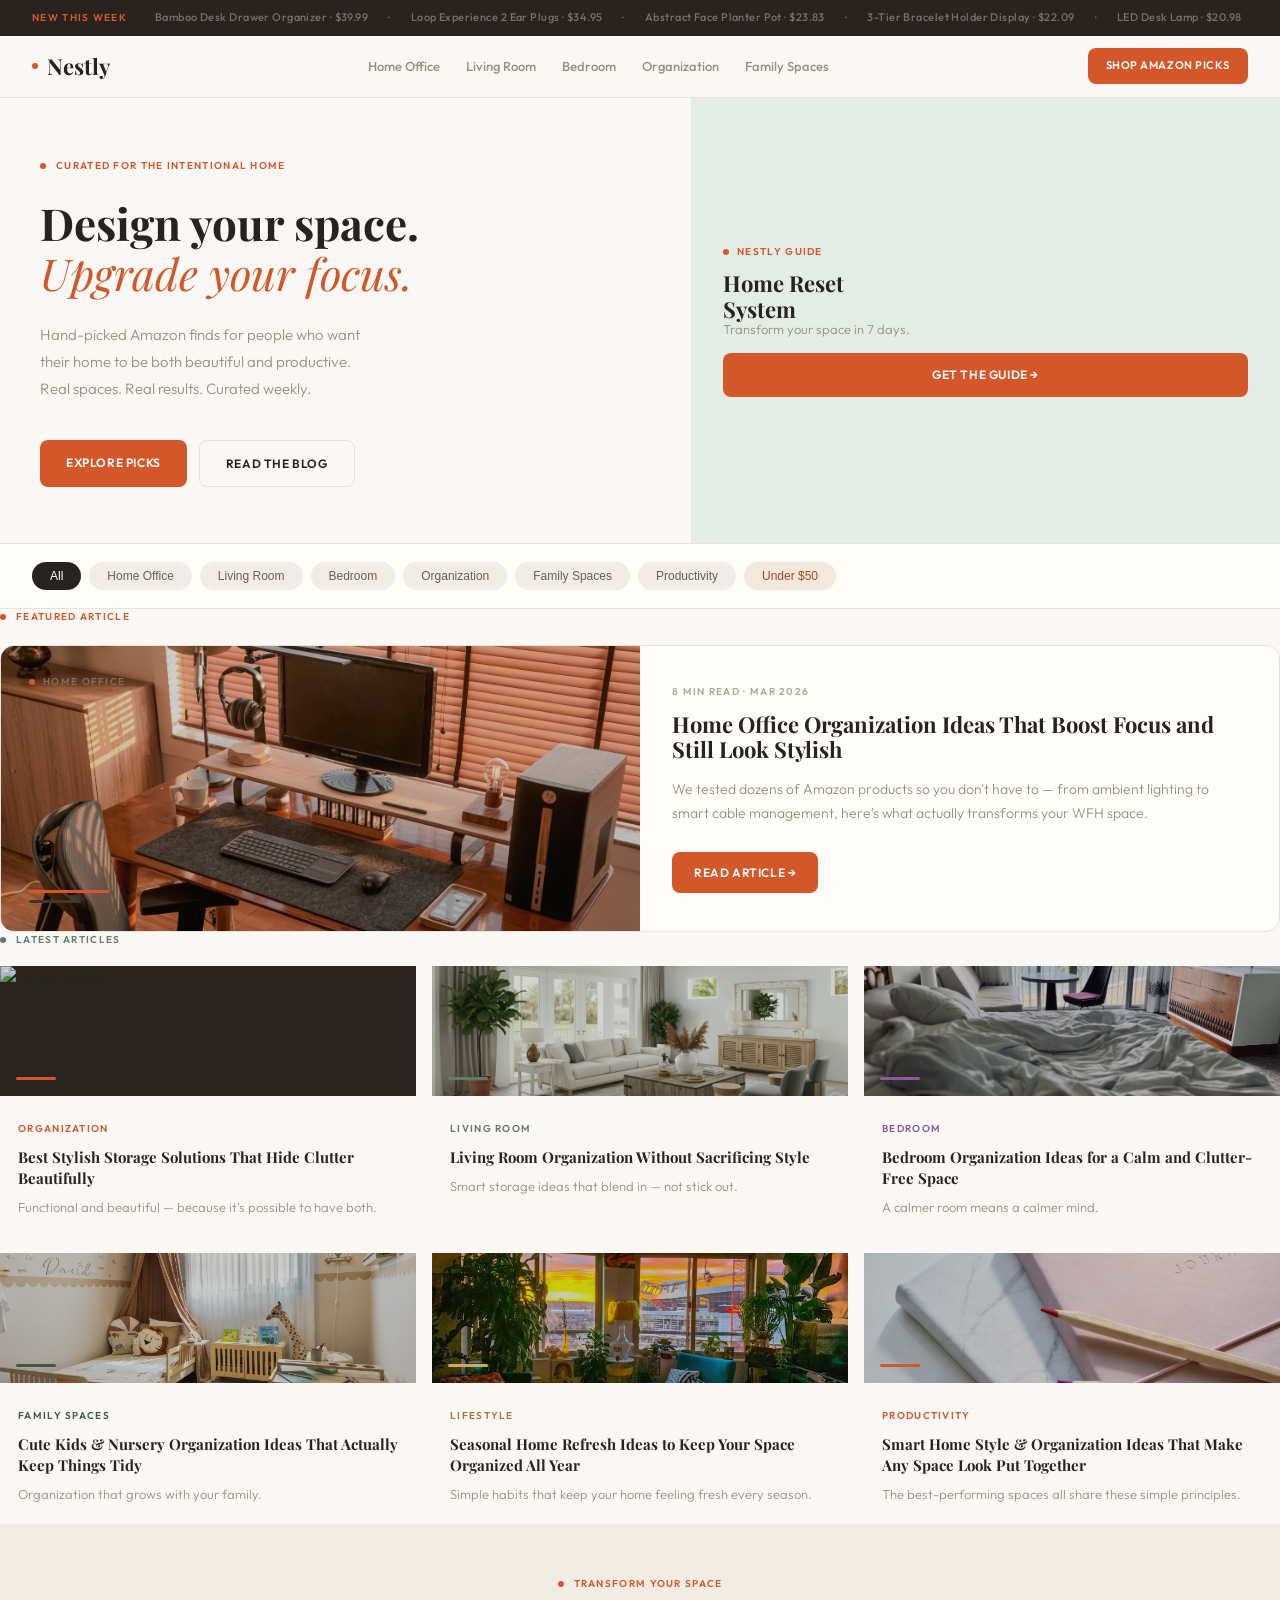
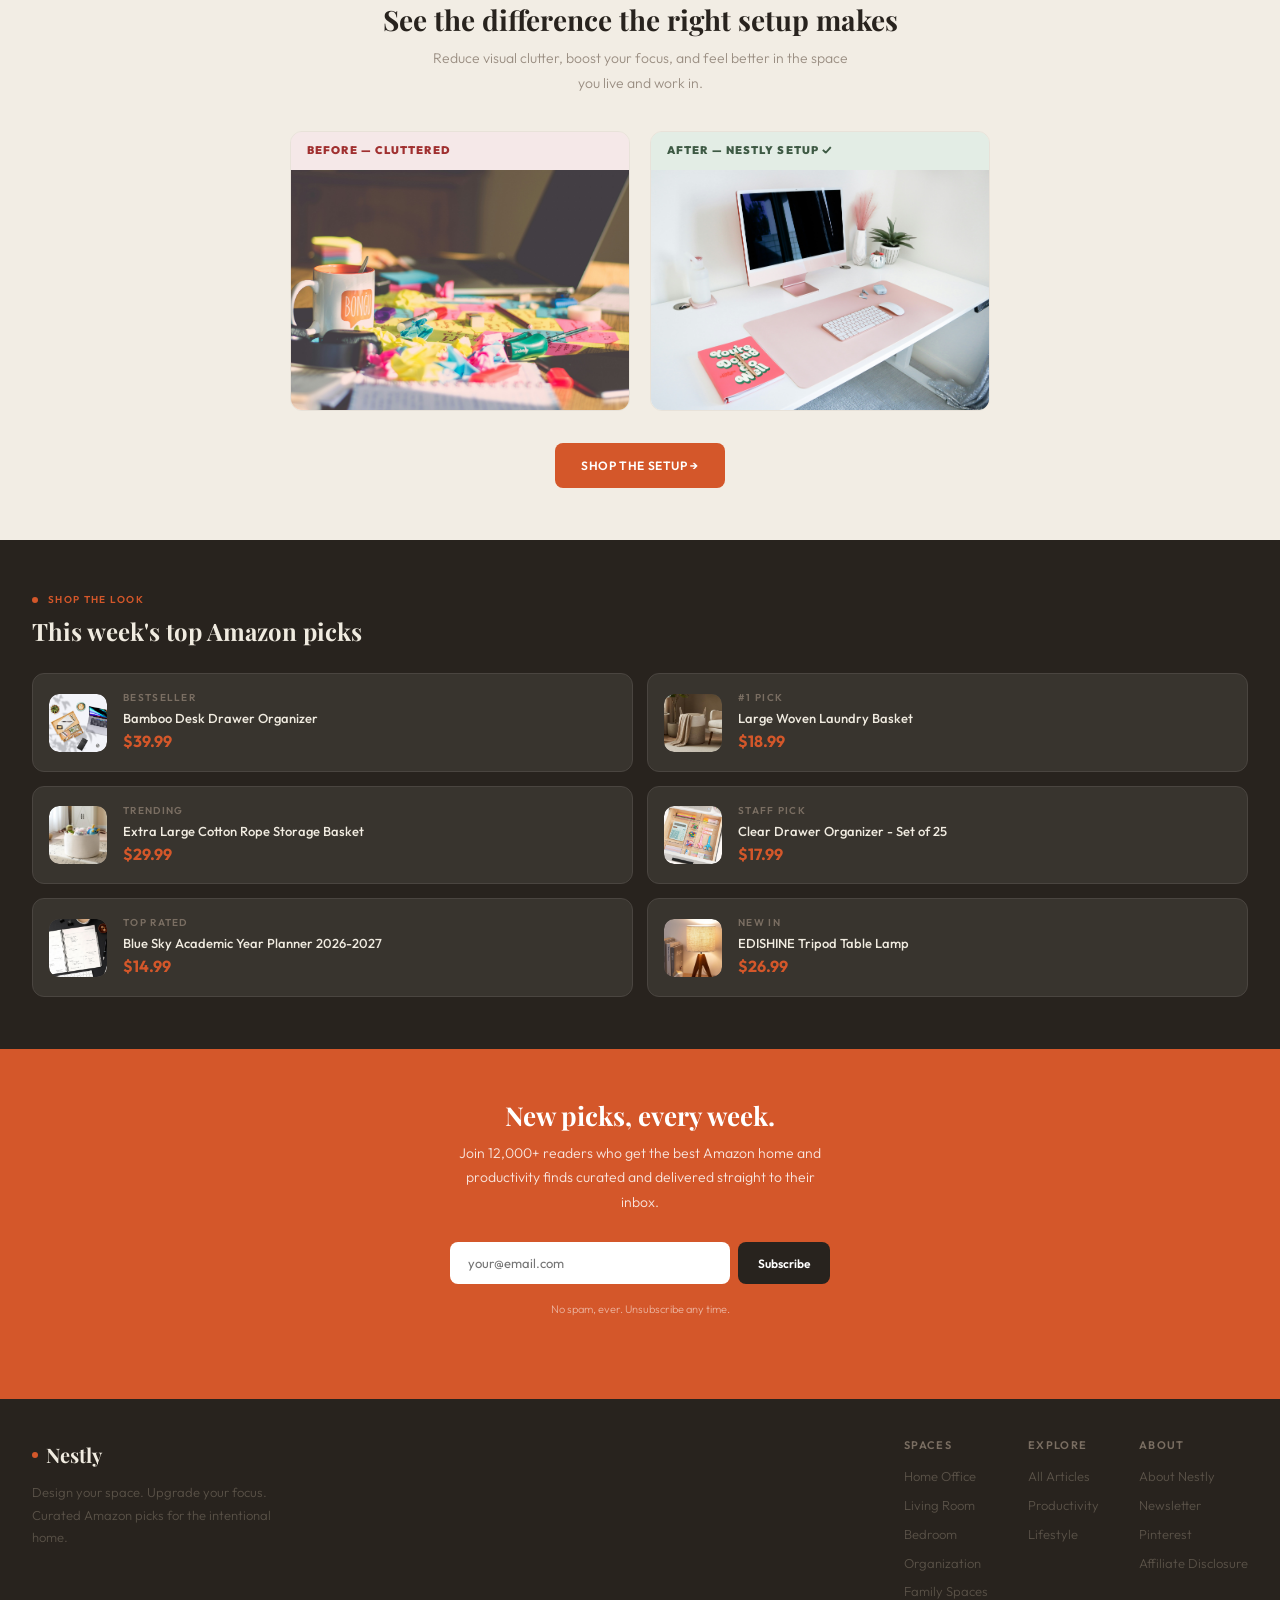
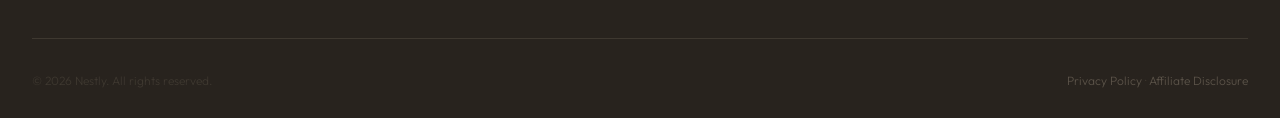
==== commit 1745cd31: "Update index.html" ====
--- a/index.html
+++ b/index.html
@@ -110,28 +110,34 @@
         <a href="#articles" class="btn btn-outline">Read the Blog</a>
       </div>
     </div>
- <div class="hero-right">
+<div class="hero-right">
+
+  <!-- Images en fond -->
+  <div class="hero-right-bg">
+    <img src="https://images.unsplash.com/photo-1593642632559-0c6d3fc62b89?w=400&h=600&fit=crop" alt="">
+    <img src="https://images.unsplash.com/photo-1616594039964-ae9021a400a0?w=400&h=600&fit=crop" alt="">
+    <img src="https://images.unsplash.com/photo-1558618666-fcd25c85cd64?w=400&h=600&fit=crop" alt="">
+  </div>
+
+  <!-- Overlay semi-transparent -->
+  <div class="hero-right-overlay"></div>
+
+  <!-- Texte + bouton par-dessus -->
   <div class="pdf-showcase fade-up delay-2">
-
-    <div style="display:flex;align-items:center;gap:8px;">
-      <div class="dot"></div>
-      <span class="tag" style="color:var(--coral);">Nestly Guide</span>
-    </div>
-
-    <div class="pdf-title">Home Reset<br>System</div>
-    <div class="pdf-subtitle">Transform your space in 7 days.</div>
-
-    <div class="pdf-images">
-      <img src="https://images.unsplash.com/photo-1593642632559-0c6d3fc62b89?w=400&h=140&fit=crop" alt="Preview 1">
-      <img src="https://images.unsplash.com/photo-1616594039964-ae9021a400a0?w=400&h=140&fit=crop" alt="Preview 2">
-      <img src="https://images.unsplash.com/photo-1558618666-fcd25c85cd64?w=400&h=140&fit=crop" alt="Preview 3">
+    <div>
+      <div style="display:flex;align-items:center;gap:8px;margin-bottom:10px;">
+        <div class="dot"></div>
+        <span class="tag" style="color:var(--coral);">Nestly Guide</span>
+      </div>
+      <div class="pdf-title">Home Reset<br>System</div>
+      <div class="pdf-subtitle">Transform your space in 7 days.</div>
     </div>
 
     <a href="https://nestlyy.gumroad.com/l/wrxcdn" target="_blank" rel="noopener" class="btn btn-primary pdf-gumroad-btn">
       Get the Guide →
     </a>
-
   </div>
+
 </div>
   </section>
   <!-- CATEGORIES -->
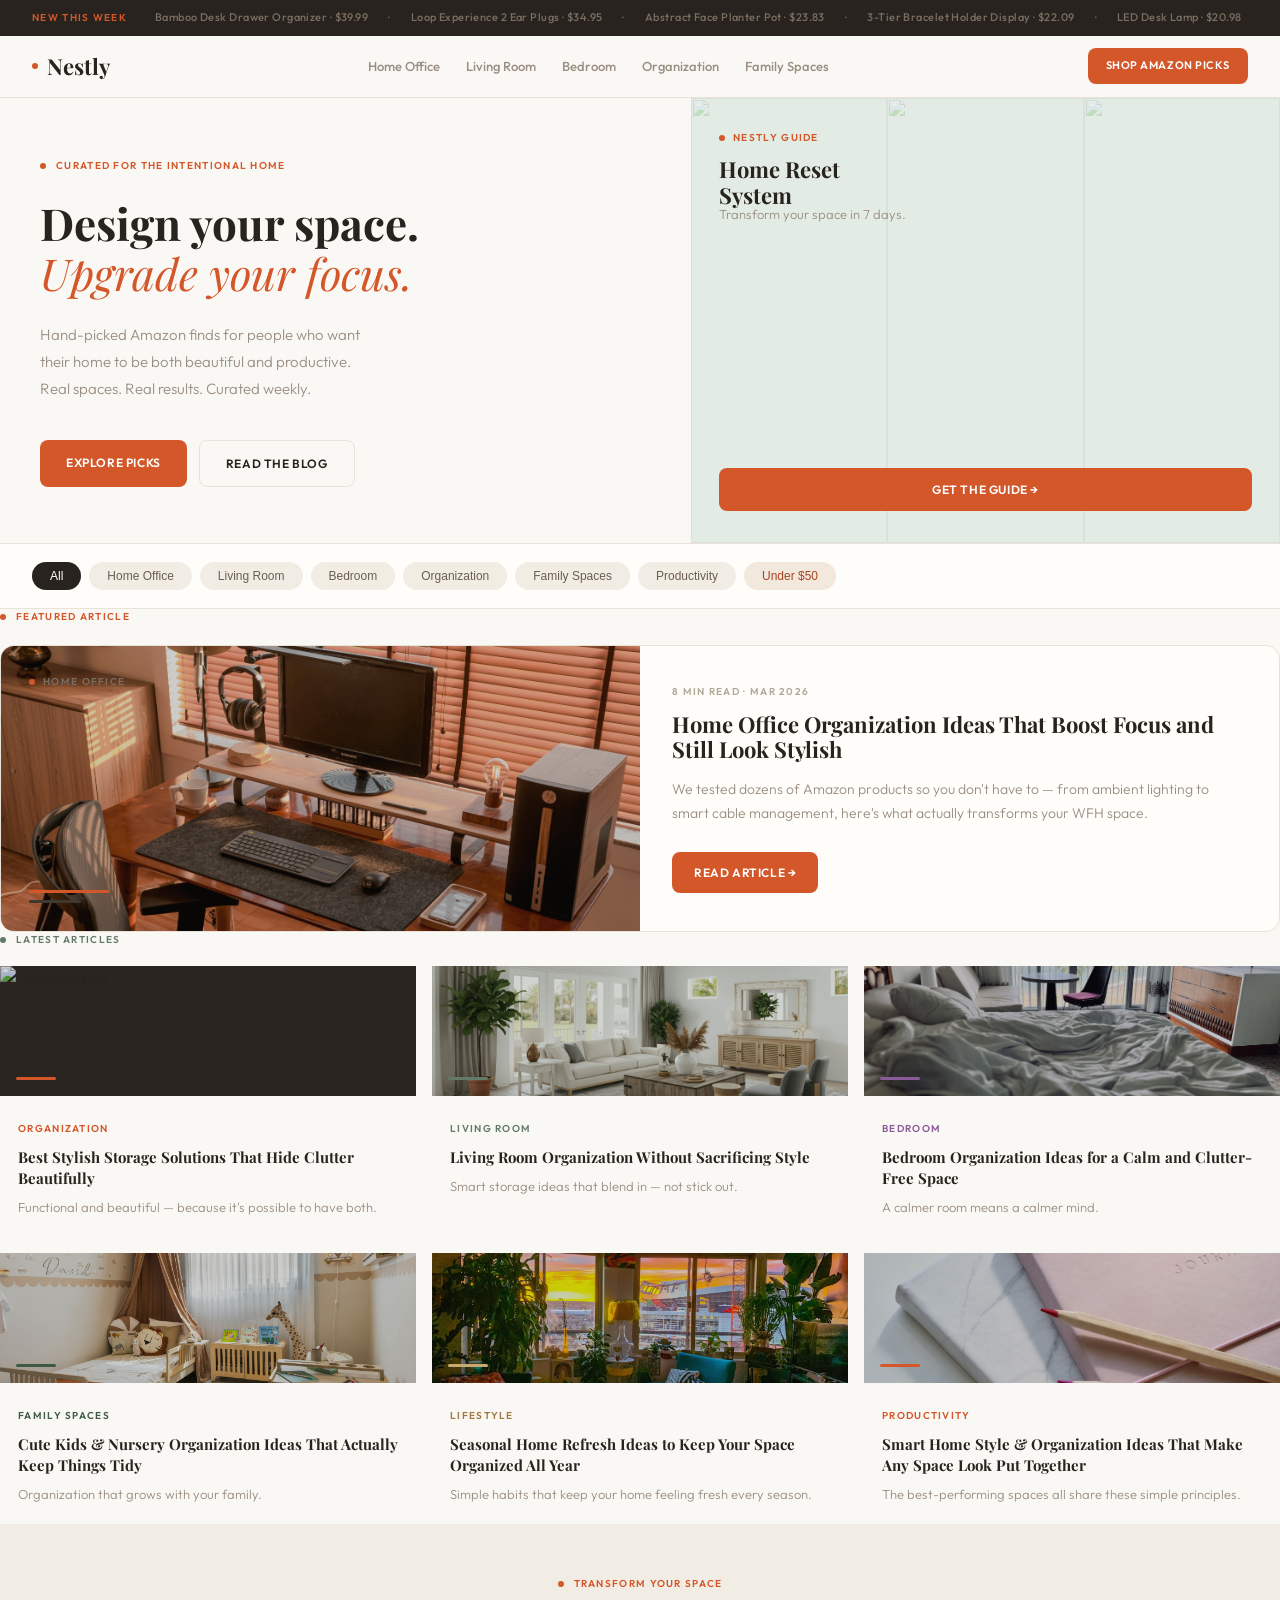
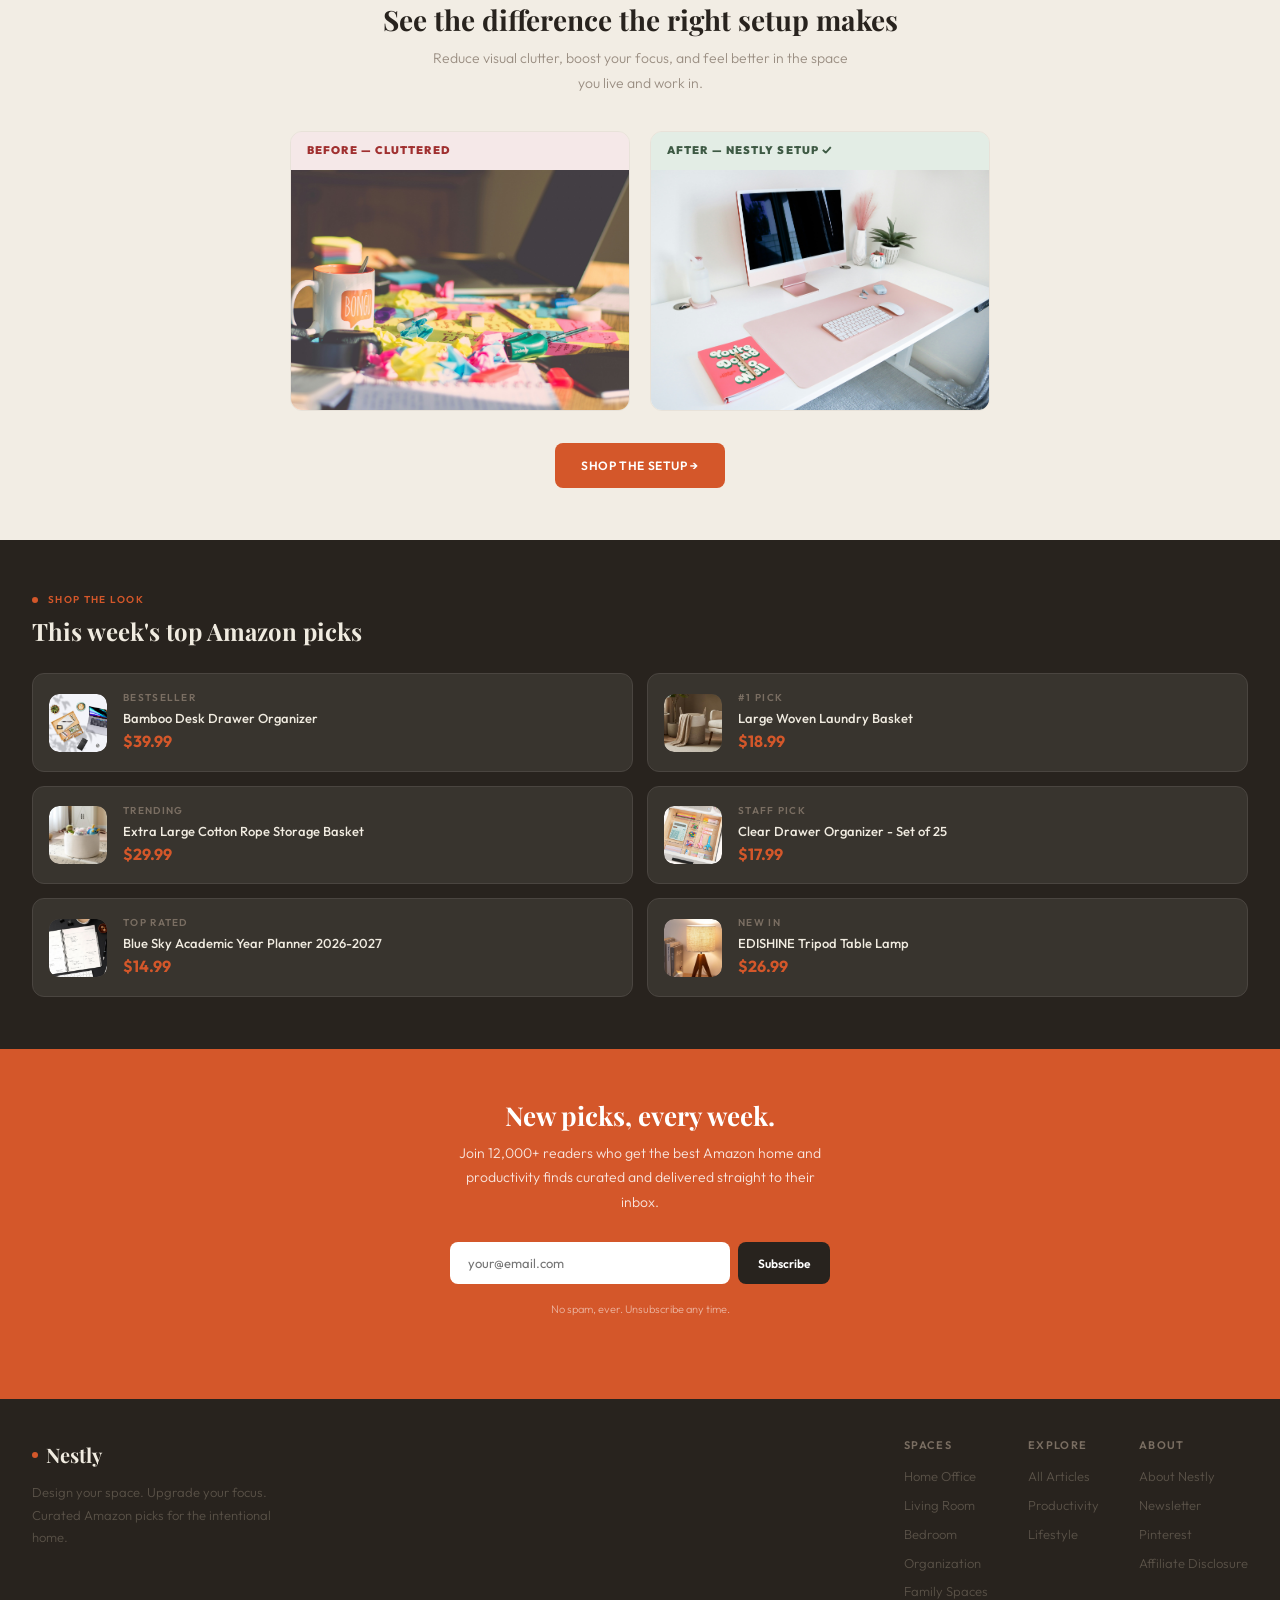
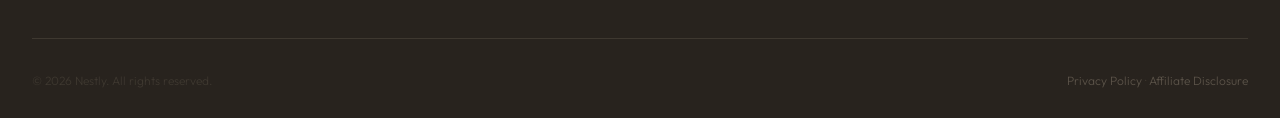
==== commit 46cdcfae: "Update index.html" ====
--- a/index.html
+++ b/index.html
@@ -20,7 +20,43 @@
     .hero h1 em { font-style:italic; font-weight:400; color:var(--coral); }
     .hero p { font-size:15px; line-height:1.8; color:var(--muted); max-width:340px; margin-bottom:38px; }
     .hero-ctas { display:flex; gap:12px; flex-wrap:wrap; }
-    .hero-right { background:var(--sage-light); display:flex; align-items:center; justify-content:center; padding:40px 32px; position:relative; min-height:300px; }
+    .hero-right {
+  background: var(--sage-light);
+  padding: 0;
+  position: relative;
+  overflow: hidden;
+  min-height: 420px;
+}
+.hero-right-bg {
+  position: absolute; inset: 0;
+  display: grid; grid-template-columns: 1fr 1fr 1fr;
+  gap: 0;
+}
+.hero-right-bg img {
+  width: 100%; height: 100%; object-fit: cover; display: block;
+}
+.hero-right-overlay {
+  position: absolute; inset: 0;
+  background: rgba(227, 237, 229, 0.75);
+}
+.pdf-showcase {
+  position: relative; z-index: 2;
+  display: flex; flex-direction: column;
+  justify-content: space-between;
+  height: 100%; min-height: 420px;
+  padding: 32px 28px;
+}
+.pdf-title {
+  font-family: 'Playfair Display', serif;
+  font-size: 22px; color: var(--dark);
+  font-weight: 700; line-height: 1.2;
+}
+.pdf-subtitle {
+  font-size: 13px; color: var(--muted); margin-top: 4px;
+}
+.pdf-gumroad-btn {
+  width: 100%; text-align: center; padding: 12px; font-size: 12px;
+}
 .pdf-showcase { display:flex; flex-direction:column; gap:14px; width:100%; }
 .pdf-title { font-family:'Playfair Display',serif; font-size:22px; color:var(--dark); font-weight:700; line-height:1.2; }
 .pdf-subtitle { font-size:13px; color:var(--muted); margin-top:-4px; }
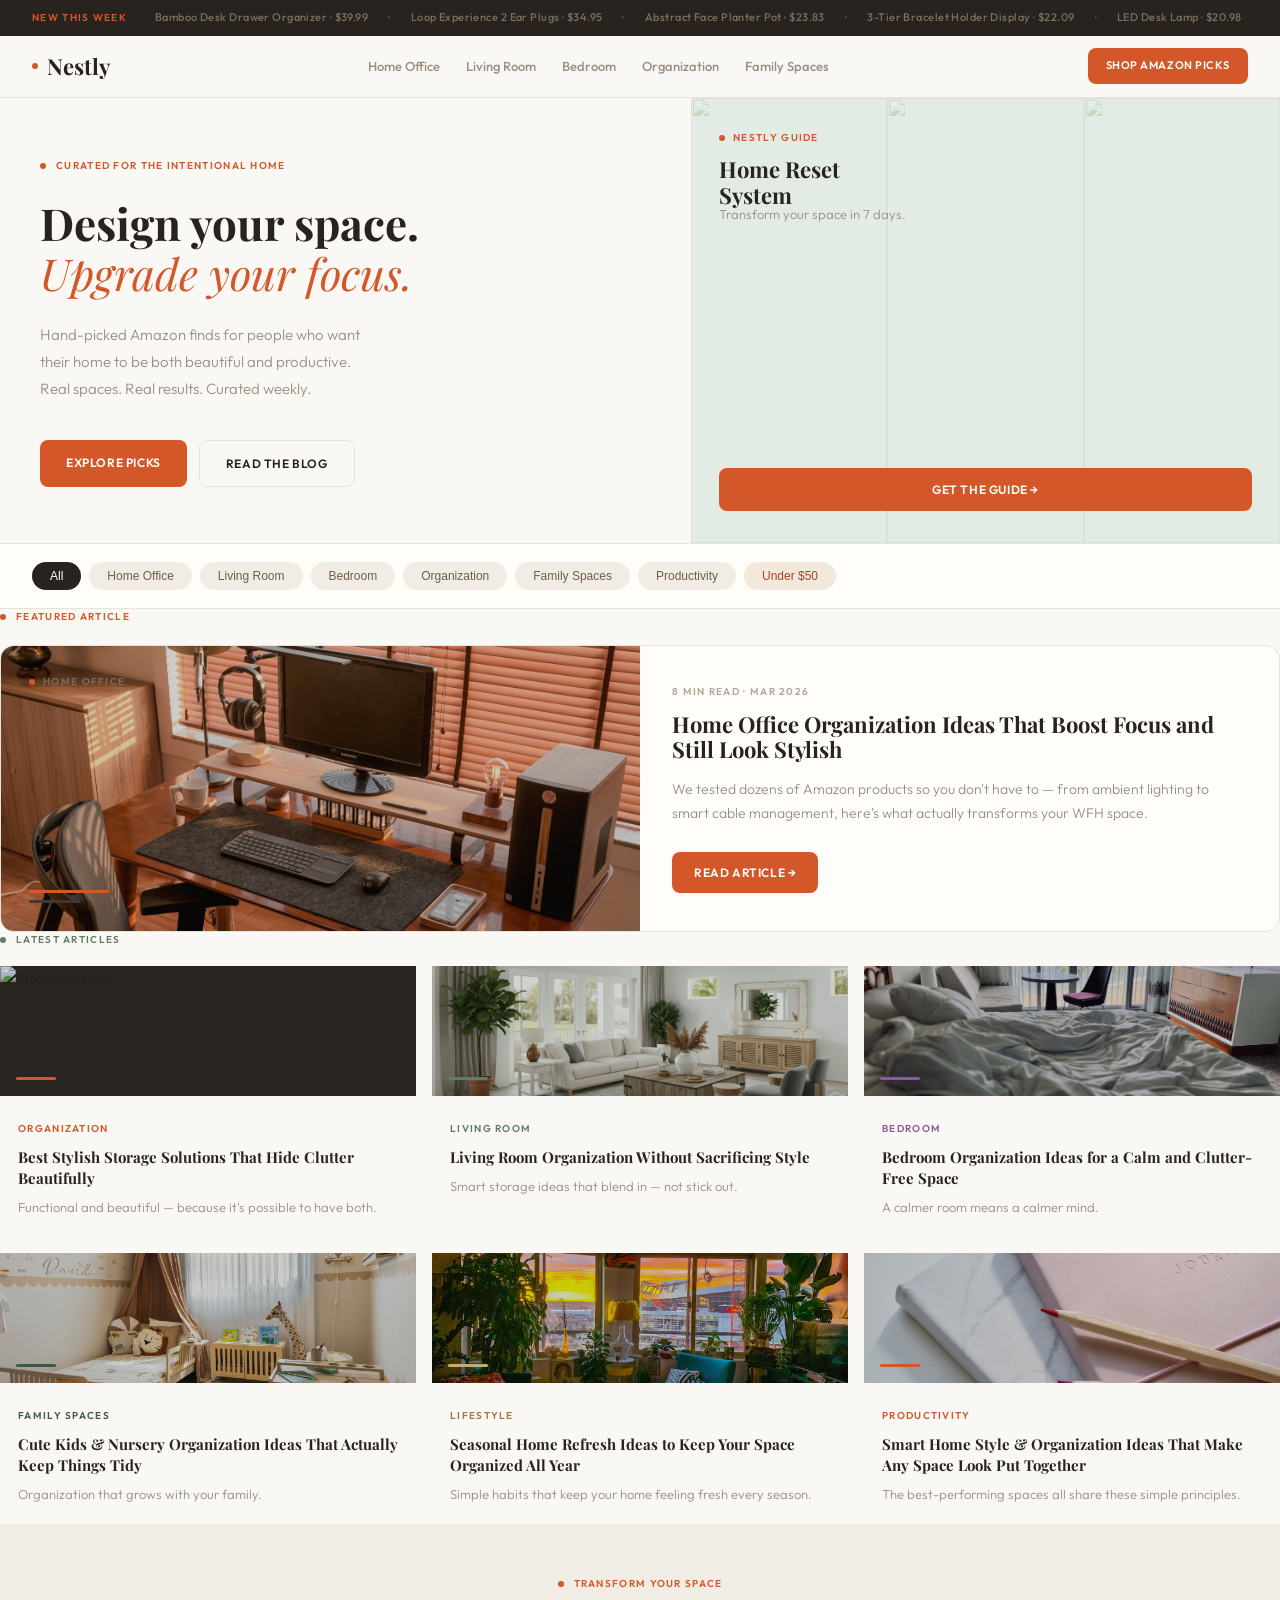
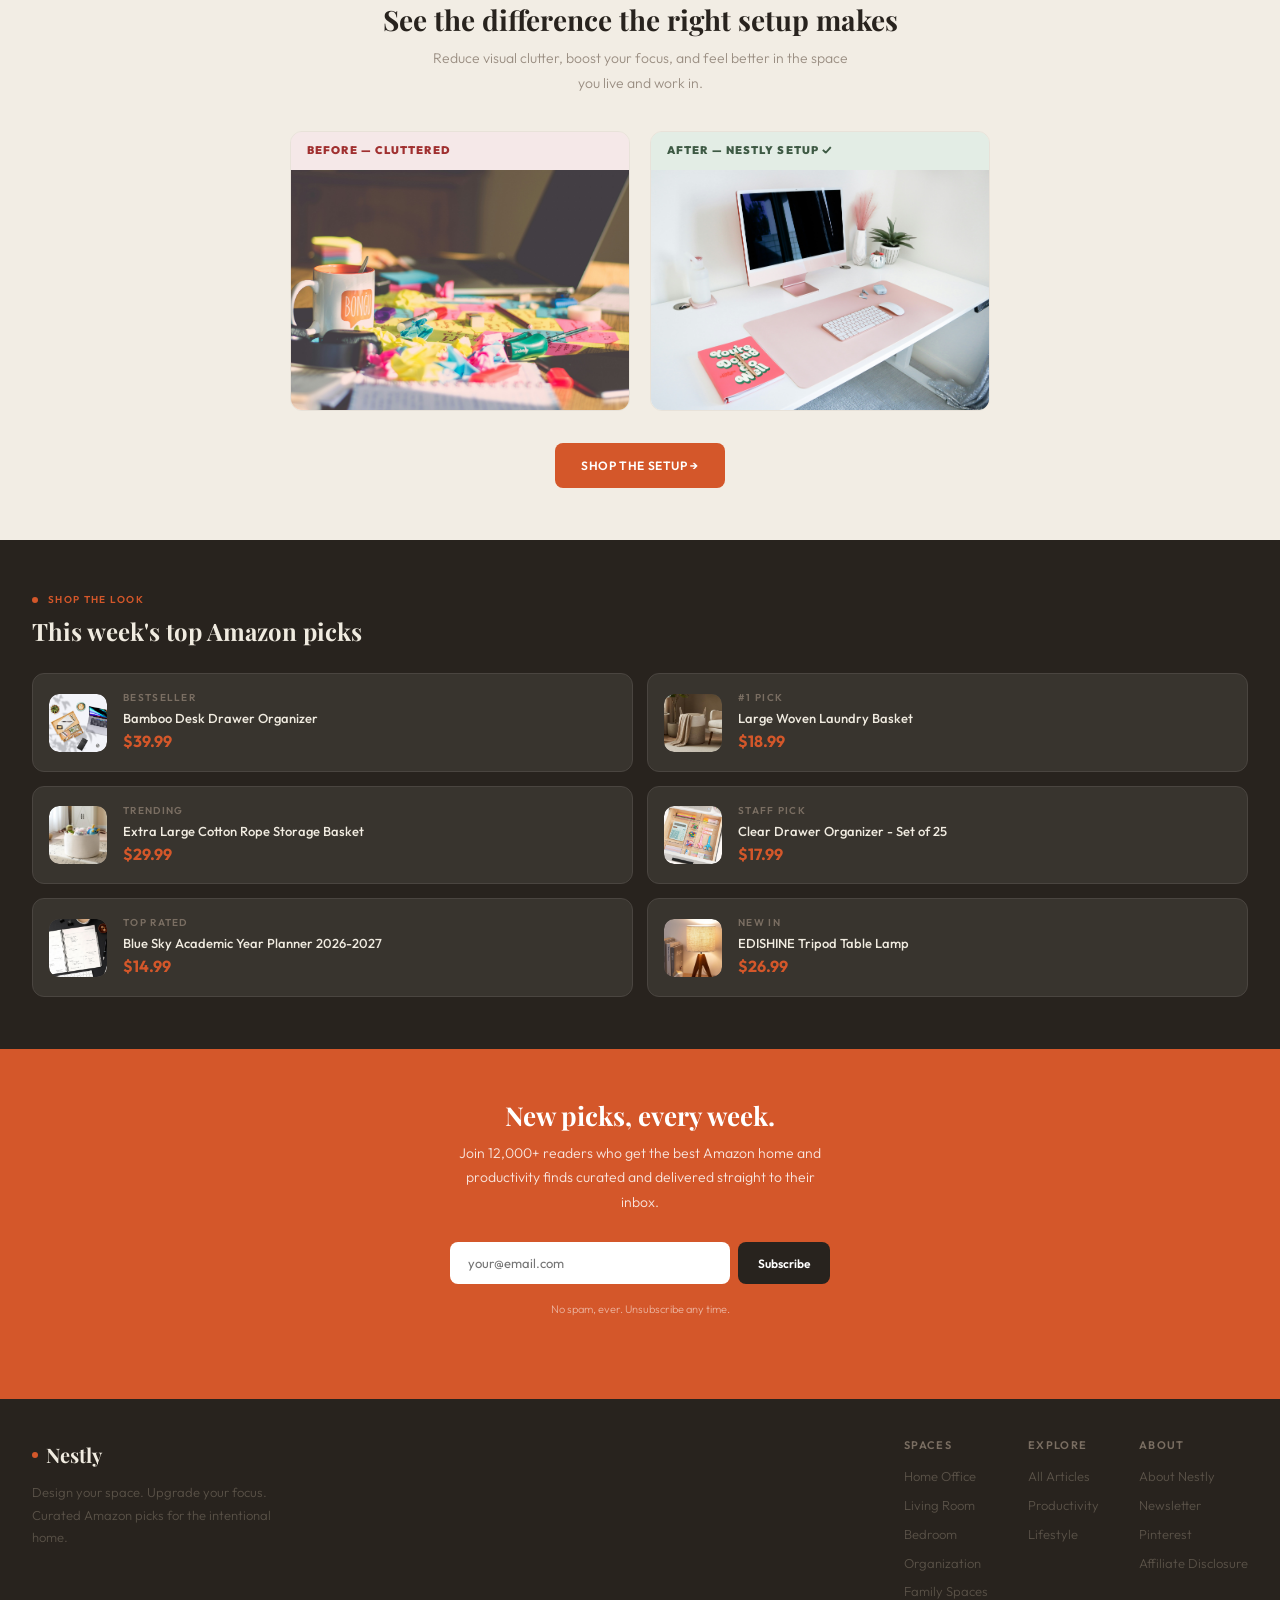
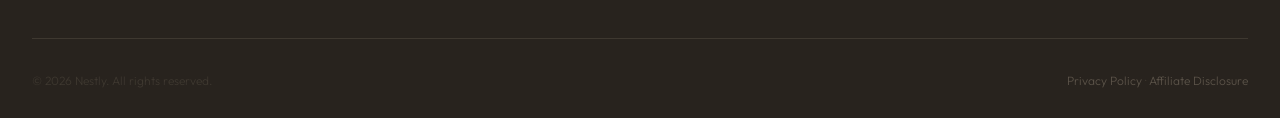
==== commit f38591f5: "Update index.html" ====
--- a/index.html
+++ b/index.html
@@ -1,6 +1,14 @@
 <!DOCTYPE html>
 <html lang="en">
 <head>
+  <!-- Google Analytics -->
+<script async src="https://www.googletagmanager.com/gtag/js?id=G-12H7V3CEJN"></script>
+<script>
+  window.dataLayer = window.dataLayer || [];
+  function gtag(){dataLayer.push(arguments);}
+  gtag('js', new Date());
+  gtag('config', 'G-12H7V3CEJN');
+</script>
   <meta charset="UTF-8" />
   <meta name="viewport" content="width=device-width, initial-scale=1.0" />
   <meta name="p:domain_verify" content="3bceae1b32bd66ee27a015005ab46e75"/>
@@ -152,7 +160,7 @@
   <div class="hero-right-bg">
     <img src="https://images.unsplash.com/photo-1593642632559-0c6d3fc62b89?w=400&h=600&fit=crop" alt="">
     <img src="https://images.unsplash.com/photo-1616594039964-ae9021a400a0?w=400&h=600&fit=crop" alt="">
-    <img src="https://images.unsplash.com/photo-1558618666-fcd25c85cd64?w=400&h=600&fit=crop" alt="">
+    <img src="https://images.unsplash.com/photo-1507652313519-d4e9174996dd?w=400&h=600&fit=crop" alt="">
   </div>
 
   <!-- Overlay semi-transparent -->
